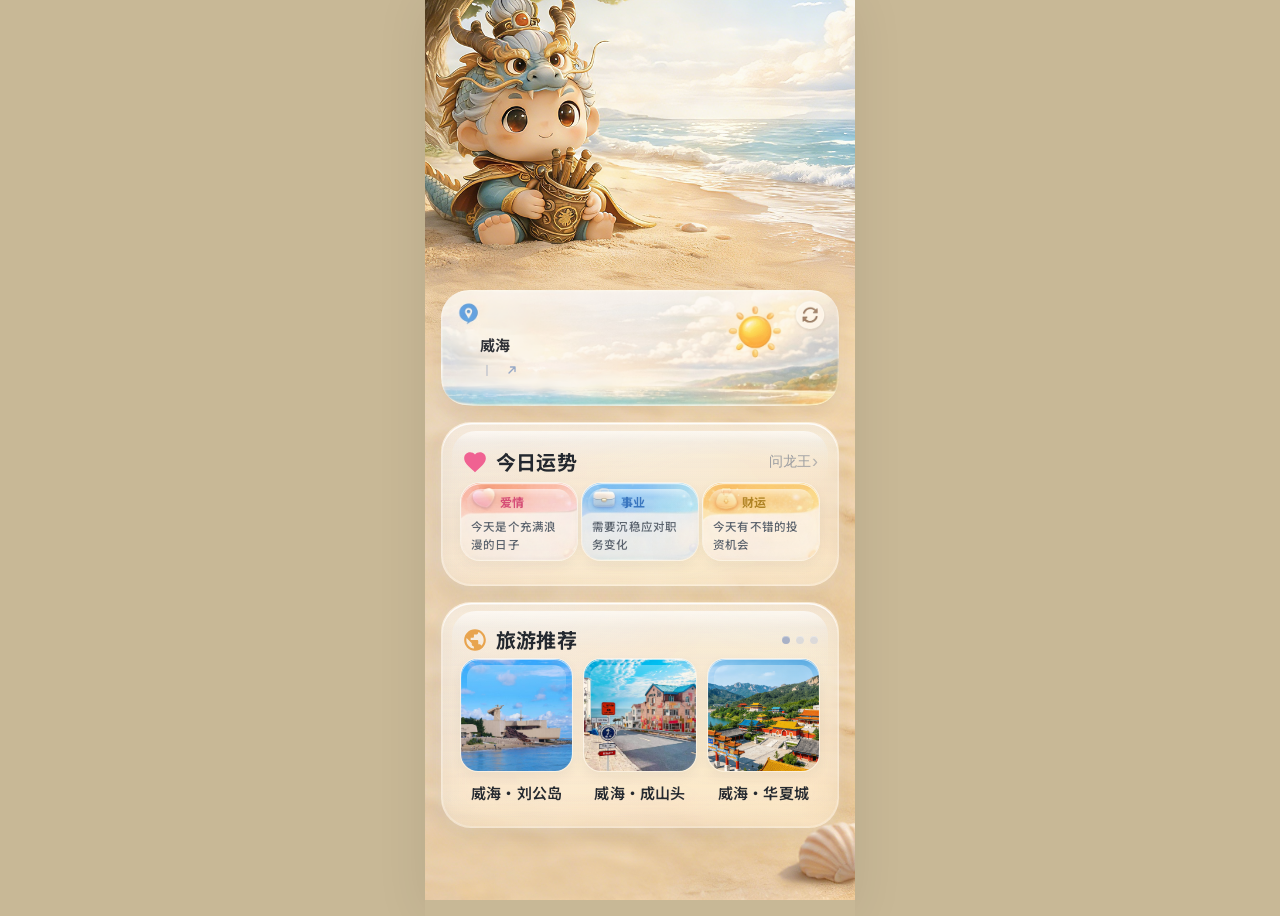
==== index.html @ 9bb78cb5 "first commit" ====
<!DOCTYPE html>
<html lang="zh-CN">

<head>
  <meta charset="UTF-8" />
  <meta name="viewport" content="width=device-width,initial-scale=1,maximum-scale=1,user-scalable=no" />
  <title>龙宝宝生活助手</title>
  <style>
    @import url('https://fonts.googleapis.com/css2?family=Noto+Sans+SC:wght@300;400;500;600;700&display=swap');

    :root {
      --page-max: 430px;
      --glass-radius: 30px;
      --mini-radius: 20px;
    }

    * {
      margin: 0;
      padding: 0;
      box-sizing: border-box;
      -webkit-tap-highlight-color: transparent;
    }

    html,
    body {
      min-height: 100%;
      height: 100%;
    }

    body {
      font-family: 'Noto Sans SC', -apple-system, BlinkMacSystemFont, "PingFang SC", "Hiragino Sans GB", "Microsoft YaHei", sans-serif;
      background: #c8b896;
      overflow-x: hidden;
      -webkit-font-smoothing: antialiased;
      text-rendering: optimizeLegibility;
    }

    .page {
      position: relative;
      max-width: var(--page-max);
      min-height: 100vh;
      min-height: 100dvh;
      margin: 0 auto;
      overflow: hidden;
    }

    /* ========== 全屏背景 — 自适应铺满 ========== */
    .page-bg {
      position: fixed;
      top: 0;
      left: 50%;
      transform: translateX(-50%);
      width: 100%;
      max-width: var(--page-max);
      /* 撑满整个视口高度，包含动态工具栏 */
      height: 100vh;
      height: 100dvh;
      z-index: 0;
      pointer-events: none;
    }

    .page-bg img {
      width: 100%;
      height: 100%;
      /* cover 保证任何尺寸都铺满，不留白边 */
      object-fit: cover;
      /* 顶部对齐，角色头部不被裁切 */
      object-position: top center;
      /* 轻微降饱和避免与玻璃卡片叠色 */
      filter: saturate(0.90) brightness(1.02) contrast(0.98);
      /* 禁止图片被选中/拖拽 */
      user-select: none;
      -webkit-user-drag: none;
      display: block;
    }

    .content {
      position: relative;
      z-index: 2;
      padding-bottom: 42px;
    }

    .top-spacer {
      height: 56vw;
      max-height: 290px;
    }

    /* ========== 天气卡片 ========== */
    .weather-card {
      position: relative;
      margin: 0 16px 16px;
      border-radius: 28px;
      overflow: hidden;
      box-shadow:
        0 8px 22px rgba(34, 44, 62, 0.08),
        inset 0 1px 0 rgba(255, 255, 255, 0.24);
    }

    .weather-card .card-bg {
      position: relative;
    }

    .weather-card .card-bg img {
      width: 100%;
      height: auto;
      display: block;
      object-fit: contain;
    }

    .weather-body {
      position: absolute;
      left: 0;
      right: 0;
      bottom: 0;
      z-index: 3;
      padding: 12px 24px 22px;
    }

    .w-loc {
      display: flex;
      align-items: center;
      margin-left: 15px;
      transform: translateY(-6px);
    }

    .w-loc .city {
      font-size: 15px;
      font-weight: 700;
      color: rgba(20, 24, 32, 0.88);
      letter-spacing: .3px;
    }

    .w-temp {
      font-size: 30px;
      font-weight: 300;
      line-height: 1.05;
      letter-spacing: -0.6px;
      color: rgba(16, 20, 28, 0.94);
      margin: 0 0 6px;
      margin-left: 8px;
      transform: translateY(-6px);
    }

    .w-detail {
      display: flex;
      align-items: center;
      font-size: 12px;
      color: rgba(74, 84, 98, 0.82);
      margin-left: 8px;
      transform: translateY(-6px);
    }

    .w-detail .sep {
      margin: 0 8px;
      color: rgba(166, 176, 194, 0.92);
    }

    .w-detail .trend {
      margin-left: 5px;
      display: inline-flex;
      align-items: center;
    }

    .w-detail .trend svg {
      width: 12px;
      height: 12px;
    }

    /* ========== 极冷白 Liquid Glass 主卡片 ========== */
    .g-card {
      position: relative;
      margin: 0 16px 16px;
      padding: 22px 18px 24px;
      border-radius: var(--glass-radius);
      overflow: hidden;
      isolation: isolate;

      background:
        linear-gradient(180deg,
          rgba(255, 255, 255, 0.18) 0%,
          rgba(234, 242, 255, 0.16) 40%,
          rgba(240, 247, 255, 0.13) 100%);

      -webkit-backdrop-filter:
        blur(16px) saturate(102%) brightness(1.07) contrast(1.02);
      backdrop-filter:
        blur(16px) saturate(102%) brightness(1.07) contrast(1.02);

      border: 1px solid rgba(255, 255, 255, 0.38);

      box-shadow:
        0 10px 22px rgba(34, 46, 66, 0.08),
        0 2px 8px rgba(255, 255, 255, 0.18),
        inset 0 1px 0 rgba(255, 255, 255, 0.62),
        inset 0 -1px 0 rgba(255, 255, 255, 0.08);
    }

    .g-card::before {
      content: "";
      position: absolute;
      inset: 0;
      border-radius: var(--glass-radius);
      pointer-events: none;
      z-index: 0;
      background:
        linear-gradient(180deg,
          rgba(210, 226, 255, 0.16) 0%,
          rgba(220, 234, 255, 0.12) 45%,
          rgba(235, 244, 255, 0.05) 100%);
    }

    .g-card> :not(.lg-base):not(.lg-specular):not(.lg-caustic):not(.lg-edge):not(.lg-rim) {
      position: relative;
      z-index: 6;
    }

    .lg-base {
      position: absolute;
      inset: 0;
      border-radius: var(--glass-radius);
      z-index: 1;
      pointer-events: none;
      background:
        radial-gradient(120% 90% at 0% 0%, rgba(255, 255, 255, 0.18) 0%, rgba(234, 242, 255, 0.10) 30%, transparent 58%),
        radial-gradient(80% 60% at 100% 0%, rgba(220, 232, 255, 0.12) 0%, transparent 48%),
        linear-gradient(180deg, rgba(255, 255, 255, 0.10), rgba(234, 242, 255, 0.04));
      mix-blend-mode: screen;
      opacity: .98;
    }

    .lg-specular {
      position: absolute;
      left: 10px;
      right: 10px;
      top: 8px;
      height: 36%;
      border-radius: 24px;
      z-index: 2;
      pointer-events: none;
      background:
        linear-gradient(180deg,
          rgba(255, 255, 255, 0.72) 0%,
          rgba(236, 244, 255, 0.30) 20%,
          rgba(236, 244, 255, 0.09) 46%,
          rgba(255, 255, 255, 0) 100%);
      opacity: .92;
    }

    .lg-caustic {
      position: absolute;
      left: -10%;
      right: -10%;
      bottom: -10px;
      height: 28%;
      z-index: 3;
      border-radius: 50%;
      pointer-events: none;
      background:
        radial-gradient(56% 100% at 16% 18%, rgba(255, 255, 255, 0.18) 0%, rgba(230, 240, 255, 0.08) 34%, transparent 66%),
        radial-gradient(42% 90% at 52% 30%, rgba(224, 236, 255, 0.12) 0%, rgba(232, 242, 255, 0.05) 36%, transparent 64%),
        radial-gradient(32% 70% at 84% 18%, rgba(255, 255, 255, 0.10) 0%, rgba(232, 242, 255, 0.04) 36%, transparent 64%);
      filter: blur(10px);
      opacity: .42;
      mix-blend-mode: screen;
    }

    .lg-edge {
      position: absolute;
      inset: 0;
      border-radius: var(--glass-radius);
      z-index: 4;
      pointer-events: none;
      box-shadow:
        inset 0 1.5px 0 rgba(255, 255, 255, 0.76),
        inset 1px 0 0 rgba(255, 255, 255, 0.16),
        inset -1px 0 0 rgba(255, 255, 255, 0.10),
        inset 0 -1px 0 rgba(255, 255, 255, 0.08),
        inset 0 0 0 1px rgba(255, 255, 255, 0.08);
    }

    .lg-rim {
      position: absolute;
      inset: 0;
      border-radius: var(--glass-radius);
      z-index: 5;
      pointer-events: none;
      box-shadow:
        0 0 0 1px rgba(255, 255, 255, 0.06),
        0 1px 0 rgba(255, 255, 255, 0.14);
    }

    /* ========== 标题区 ========== */
    .card-hd {
      display: flex;
      justify-content: space-between;
      align-items: center;
      margin-bottom: 4px;
      padding: 0 2px;
    }

    .card-hd-title {
      display: flex;
      align-items: center;
      gap: 8px;
      font-size: 20px;
      font-weight: 700;
      color: rgba(22, 28, 36, 0.94);
      letter-spacing: .2px;
    }

    .card-hd-title .ico {
      width: 26px;
      height: 26px;
      display: flex;
      align-items: center;
      justify-content: center;
    }

    .card-hd-title .ico svg {
      width: 100%;
      height: 100%;
    }

    .card-more {
      border: none;
      background: none;
      cursor: pointer;
      padding: 6px 0;
      display: flex;
      align-items: center;
      gap: 1px;
      font-size: 14px;
      font-weight: 500;
      color: rgba(88, 102, 126, 0.58);
    }

    .card-more .arr {
      font-size: 18px;
      color: rgba(88, 102, 126, 0.42);
    }

    /* ========== 运势三列 ========== */
    .fortune-grid {
      display: flex;
      gap: 3px;
    }

    .fortune-col {
      position: relative;
      flex: 1;
      min-width: 0;
      border-radius: var(--mini-radius);
      overflow: hidden;
      isolation: isolate;
      background:
        linear-gradient(180deg, rgba(255, 255, 255, 0.18), rgba(236, 243, 255, 0.10));
      -webkit-backdrop-filter: blur(12px) saturate(105%) brightness(1.04);
      backdrop-filter: blur(12px) saturate(105%) brightness(1.04);
      border: 1px solid rgba(255, 255, 255, 0.28);
      box-shadow:
        0 5px 12px rgba(36, 46, 66, 0.06),
        inset 0 1px 0 rgba(255, 255, 255, 0.48),
        inset 0 -1px 0 rgba(255, 255, 255, 0.08);
    }

    .fortune-col::before {
      content: "";
      position: absolute;
      left: 6px;
      right: 6px;
      top: 6px;
      height: 36%;
      border-radius: 14px;
      pointer-events: none;
      z-index: 2;
      background:
        linear-gradient(180deg,
          rgba(255, 255, 255, 0.56) 0%,
          rgba(236, 244, 255, 0.18) 32%,
          rgba(255, 255, 255, 0) 100%);
    }

    .fortune-col::after {
      content: "";
      position: absolute;
      inset: 0;
      border-radius: var(--mini-radius);
      pointer-events: none;
      z-index: 3;
      box-shadow:
        inset 0 1.2px 0 rgba(255, 255, 255, 0.68),
        inset 1px 0 0 rgba(255, 255, 255, 0.10),
        inset -1px 0 0 rgba(255, 255, 255, 0.08),
        inset 0 -1px 0 rgba(255, 255, 255, 0.06);
    }

    .fortune-col .fc-bg-img {
      width: 100%;
      display: block;
      border-radius: var(--mini-radius);
      position: relative;
      z-index: 1;
      opacity: .92;
      transform: scale(1.10);
      transform-origin: center center;
    }

    .fortune-col .fc-content {
      position: absolute;
      left: 0;
      right: 0;
      bottom: 0;
      z-index: 4;
      padding: 0 10px 12px;
      height: 58%;
      display: flex;
      flex-direction: column;
      justify-content: flex-start;
    }

    .f-tag {
      display: inline-flex;
      align-items: center;
      padding: 4px 9px;
      border-radius: 16px;
      font-size: 12px;
      font-weight: 700;
      white-space: nowrap;
      align-self: flex-start;
      margin-bottom: 6px;
      transform: translate(20px, -27px);
      background: none !important;
    }

    .fortune-col.love .f-tag {
      color: #d64f77;
    }

    .fortune-col.career .f-tag {
      color: #3976bf;
    }

    .fortune-col.wealth .f-tag {
      color: #b08425;
    }

    .f-desc {
      font-size: 11.5px;
      color: rgba(82, 90, 102, 0.94);
      line-height: 1.6;
      letter-spacing: 0.2px;
      font-weight: 500;
      transform: translate(0, -30px);
    }

    /* ========== 旅游推荐 ========== */
    .dots {
      display: flex;
      gap: 6px;
      align-items: center;
    }

    .dots i {
      display: block;
      width: 8px;
      height: 8px;
      border-radius: 50%;
      background: rgba(178, 192, 220, 0.38);
      font-style: normal;
      box-shadow: inset 0 1px 0 rgba(255, 255, 255, 0.35);
    }

    .dots i:first-child {
      background: rgba(132, 150, 190, 0.68);
    }

    .travel-grid {
      display: flex;
      gap: 10px;
    }

    .travel-col {
      flex: 1;
      min-width: 0;
      cursor: pointer;
    }

    .travel-col:active {
      transform: scale(.98);
      transition: transform .15s;
    }

    .travel-thumb {
      position: relative;
      width: 100%;
      aspect-ratio: 1/1;
      border-radius: 18px;
      overflow: hidden;
      margin-bottom: 10px;
      background: rgba(255, 255, 255, 0.12);
      -webkit-backdrop-filter: blur(10px) saturate(105%);
      backdrop-filter: blur(10px) saturate(105%);
      border: 1px solid rgba(255, 255, 255, 0.26);
      box-shadow:
        0 5px 12px rgba(36, 46, 66, 0.06),
        inset 0 1px 0 rgba(255, 255, 255, 0.48);
    }

    .travel-thumb::before {
      content: "";
      position: absolute;
      left: 6px;
      right: 6px;
      top: 6px;
      height: 28%;
      border-radius: 12px;
      pointer-events: none;
      background:
        linear-gradient(180deg, rgba(255, 255, 255, 0.34), rgba(236, 244, 255, 0));
      z-index: 2;
    }

    .travel-thumb::after {
      content: "";
      position: absolute;
      inset: 0;
      border-radius: 18px;
      pointer-events: none;
      box-shadow:
        inset 0 1px 0 rgba(255, 255, 255, 0.64),
        inset 1px 0 0 rgba(255, 255, 255, 0.08),
        inset -1px 0 0 rgba(255, 255, 255, 0.06);
      z-index: 3;
    }

    .travel-thumb img {
      width: 100%;
      height: 100%;
      object-fit: cover;
      display: block;
    }

    .travel-name {
      font-size: 15px;
      font-weight: 600;
      color: rgba(24, 30, 38, 0.94);
      text-align: center;
      letter-spacing: .2px;
    }

    /* ========== 响应式 ========== */
    @media (min-width:431px) {
      .page {
        box-shadow: 0 0 50px rgba(0, 0, 0, 0.08);
      }
    }

    @media (max-width:374px) {
      .top-spacer {
        height: 52vw
      }

      .w-temp {
        font-size: 26px
      }

      .g-card {
        padding: 18px 14px 20px;
        margin: 0 12px 12px
      }

      .weather-card {
        margin: 0 12px 12px
      }

      .f-tag {
        font-size: 10.5px !important;
        padding: 3px 7px !important
      }

      .f-desc {
        font-size: 10.5px
      }

      .travel-name {
        font-size: 13px
      }

      .card-hd-title {
        font-size: 18px
      }
    }
  </style>
</head>

<body>

  <div class="page">

    <div class="page-bg">
      <img src="assets/bg-full.jpg" alt="背景">
    </div>

    <div class="content">
      <div class="top-spacer"></div>

      <!-- 天气卡片 -->
      <div class="weather-card">
        <div class="card-bg">
          <img src="assets/weather-bg.png" alt="">
        </div>
        <div class="weather-body">
          <div class="w-loc">
            <span class="city">威海</span>
          </div>
          <div class="w-temp" id="temperature"></div>
          <div class="w-detail">
            <span id="windDirection"></span>
            <span class="sep">丨</span>
            <span id="humidity"></span>
            <span class="trend">
              <svg viewBox="0 0 16 16" fill="none">
                <path d="M4 12L12 4M12 4H6M12 4V10" stroke="#96a8c6" stroke-width="1.8" stroke-linecap="round"
                  stroke-linejoin="round" />
              </svg>
            </span>
          </div>
        </div>
      </div>

      <!-- 今日运势 -->
      <div class="g-card">
        <span class="lg-base"></span>
        <span class="lg-specular"></span>
        <span class="lg-caustic"></span>
        <span class="lg-edge"></span>
        <span class="lg-rim"></span>

        <div class="card-hd">
          <div class="card-hd-title">
            <span class="ico">
              <svg viewBox="0 0 24 24" width="24" height="24">
                <path d="M12 21.35l-1.45-1.32C5.4 15.36 2 12.28 2 8.5
                       2 5.42 4.42 3 7.5 3c1.74 0 3.41.81 4.5 2.09
                       C13.09 3.81 14.76 3 16.5 3 19.58 3 22 5.42 22 8.5
                       c0 3.78-3.4 6.86-8.55 11.54L12 21.35z" fill="#F06292" />
              </svg>
            </span>
            <span>今日运势</span>
          </div>
          <button class="card-more" onclick="location.href='wenqian.html'">问龙王<span class="arr">›</span></button>
        </div>

        <div class="fortune-grid">
          <div class="fortune-col love">
            <img class="fc-bg-img" src="assets/fortune-love-bg.png" alt="">
            <div class="fc-content">
              <div class="f-tag">爱情</div>
              <div class="f-desc">今天是个充满浪漫的日子</div>
            </div>
          </div>

          <div class="fortune-col career">
            <img class="fc-bg-img" src="assets/fortune-career-bg.png" alt="">
            <div class="fc-content">
              <div class="f-tag">事业</div>
              <div class="f-desc">需要沉稳应对职务变化</div>
            </div>
          </div>

          <div class="fortune-col wealth">
            <img class="fc-bg-img" src="assets/fortune-wealth-bg.png" alt="">
            <div class="fc-content">
              <div class="f-tag">财运</div>
              <div class="f-desc">今天有不错的投资机会</div>
            </div>
          </div>
        </div>
      </div>

      <!-- 旅游推荐 — 威海本地景点 -->
      <div class="g-card">
        <span class="lg-base"></span>
        <span class="lg-specular"></span>
        <span class="lg-caustic"></span>
        <span class="lg-edge"></span>
        <span class="lg-rim"></span>

        <div class="card-hd">
          <div class="card-hd-title">
            <span class="ico">
              <svg viewBox="0 0 24 24" width="24" height="24">
                <path d="M12 2C6.48 2 2 6.48 2 12s4.48 10 10 10
                       10-4.48 10-10S17.52 2 12 2zm-1 17.93
                       c-3.95-.49-7-3.85-7-7.93 0-.62.08-1.21.21-1.79
                       L9 15v1c0 1.1.9 2 2 2v1.93zm6.9-2.54
                       c-.26-.81-1-1.39-1.9-1.39h-1v-3c0-.55-.45-1-1-1
                       H8v-2h2c.55 0 1-.45 1-1V7h2c1.1 0 2-.9 2-2v-.41
                       c2.93 1.19 5 4.06 5 7.41 0 2.08-.8 3.97-2.1 5.39z" fill="#E8A44E" />
              </svg>
            </span>
            <span>旅游推荐</span>
          </div>
          <div class="dots"><i></i><i></i><i></i></div>
        </div>

        <div class="travel-grid">

          <!-- 威海·刘公岛 -->
          <div class="travel-col">
            <div class="travel-thumb">
              <img src="assets/img-beijing.png" alt="刘公岛">
            </div>
            <div class="travel-name">威海·刘公岛</div>
          </div>

          <!-- 威海·成山头 -->
          <div class="travel-col">
            <div class="travel-thumb">
              <img src="assets/img-shanghai.png" alt="成山头">
            </div>
            <div class="travel-name">威海·成山头</div>
          </div>

          <!-- 威海·华夏城 -->
          <div class="travel-col">
            <div class="travel-thumb">
              <img src="assets/img-xian.png" alt="华夏城">
            </div>
            <div class="travel-name">威海·华夏城</div>
          </div>

        </div>
      </div>

      <div style="height:30px"></div>
    </div>
  </div>
</body>
<script type="text/javascript">
  window._AMapSecurityConfig = {
    securityJsCode: "a1e45b3fe32357e83c1d049d7a59bc6a",
  };
</script>
<script type="text/javascript" src="https://webapi.amap.com/maps?v=2.0&key=344345526ae85041418d2af9dd558b5f"></script>
<script type="text/javascript">
  //加载天气查询插件
  AMap.plugin('AMap.Weather', function () {
    //创建天气查询实例
    var weather = new AMap.Weather();

    //执行实时天气信息查询
    weather.getLive('威海市', function (err, data) {
      if (!err) {
        document.getElementById("temperature").innerText = data.temperature + "°C";
        document.getElementById("windDirection").innerText = data.windDirection + "风" + data.windPower + "级";
        document.getElementById("humidity").innerText = "湿度 " + data.humidity;
        console.log(err, data);
      }
    });
  });
</script>

</html>
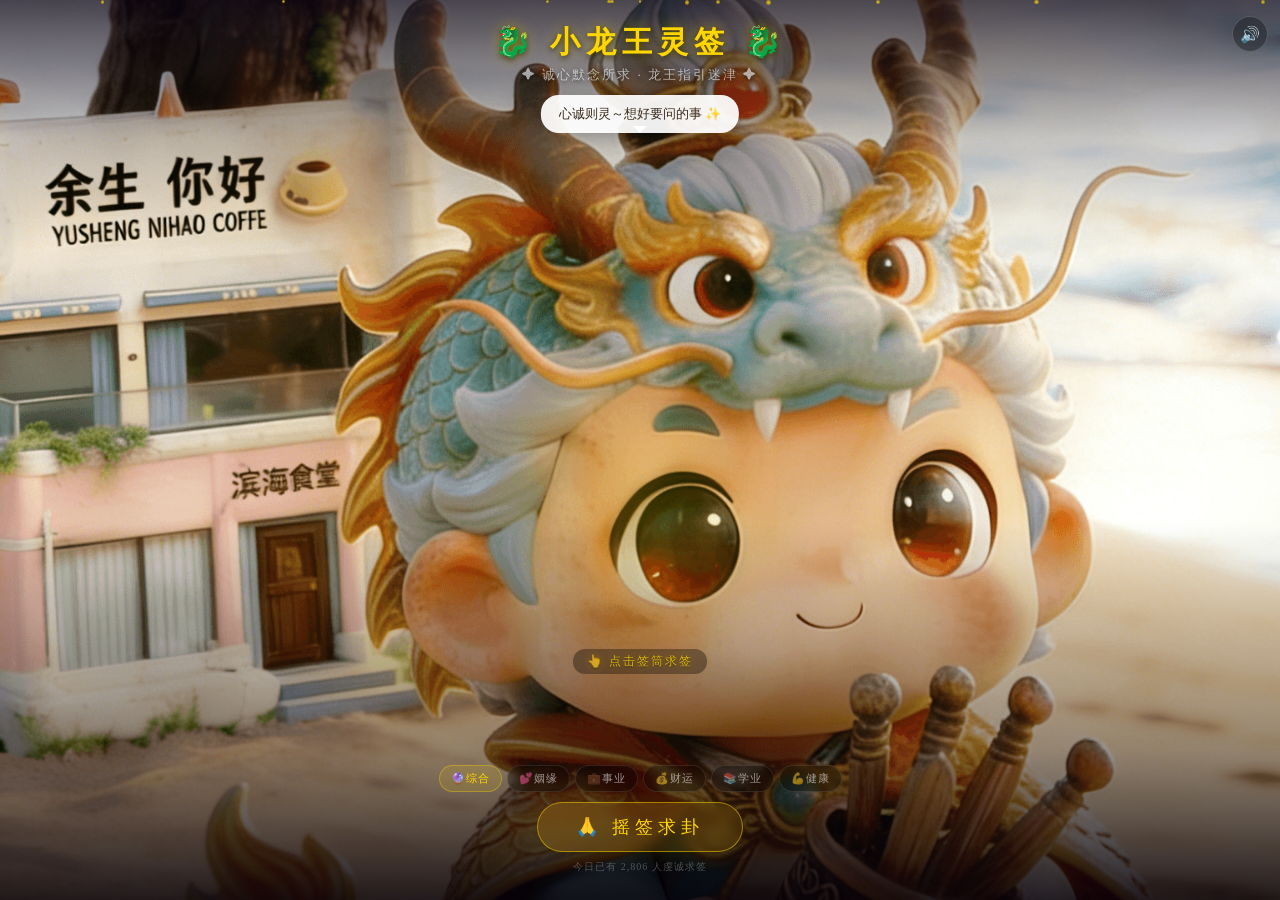
==== commit bb4718ce: "修改页面名称" ====
--- a/index.html
+++ b/index.html
@@ -2,592 +2,1064 @@
 <html lang="zh-CN">
 
 <head>
-  <meta charset="UTF-8" />
-  <meta name="viewport" content="width=device-width,initial-scale=1,maximum-scale=1,user-scalable=no" />
-  <title>龙宝宝生活助手</title>
+  <meta charset="UTF-8">
+  <meta name="viewport" content="width=device-width,initial-scale=1,maximum-scale=1,user-scalable=no">
+  <title>小龙王灵签</title>
   <style>
-    @import url('https://fonts.googleapis.com/css2?family=Noto+Sans+SC:wght@300;400;500;600;700&display=swap');
-
-    :root {
-      --page-max: 430px;
-      --glass-radius: 30px;
-      --mini-radius: 20px;
-    }
-
     * {
       margin: 0;
       padding: 0;
       box-sizing: border-box;
-      -webkit-tap-highlight-color: transparent;
+      -webkit-tap-highlight-color: transparent
     }
 
     html,
     body {
-      min-height: 100%;
+      width: 100%;
       height: 100%;
-    }
-
-    body {
-      font-family: 'Noto Sans SC', -apple-system, BlinkMacSystemFont, "PingFang SC", "Hiragino Sans GB", "Microsoft YaHei", sans-serif;
-      background: #c8b896;
-      overflow-x: hidden;
-      -webkit-font-smoothing: antialiased;
-      text-rendering: optimizeLegibility;
-    }
-
-    .page {
-      position: relative;
-      max-width: var(--page-max);
-      min-height: 100vh;
-      min-height: 100dvh;
-      margin: 0 auto;
       overflow: hidden;
-    }
-
-    /* ========== 全屏背景 — 自适应铺满 ========== */
-    .page-bg {
+      font-family: 'Noto Serif SC', 'STKaiti', 'KaiTi', 'SimSun', serif;
+      user-select: none;
+      -webkit-user-select: none
+    }
+
+    /* ========== 背景 ========== */
+    .bg {
+      position: fixed;
+      inset: 0;
+      z-index: 0
+    }
+
+    .bg-img {
+      position: absolute;
+      inset: 0;
+      background: url('bg.jpg') center center/cover no-repeat
+    }
+
+    .bg-top {
+      position: absolute;
+      top: 0;
+      left: 0;
+      width: 100%;
+      height: 28%;
+      background: linear-gradient(180deg, rgba(8, 2, 18, .72) 0%, rgba(8, 2, 18, .2) 55%, transparent 100%);
+      z-index: 1
+    }
+
+    .bg-bot {
+      position: absolute;
+      bottom: 0;
+      left: 0;
+      width: 100%;
+      height: 42%;
+      background: linear-gradient(0deg, rgba(5, 0, 8, .88) 0%, rgba(5, 0, 8, .4) 40%, transparent 100%);
+      z-index: 1
+    }
+
+    .bg-glow {
+      position: absolute;
+      inset: 0;
+      z-index: 2;
+      pointer-events: none;
+      background: radial-gradient(ellipse at 55% 35%, rgba(255, 210, 80, .06) 0%, transparent 55%);
+      animation: bgG 5s ease-in-out infinite alternate
+    }
+
+    @keyframes bgG {
+      0% {
+        opacity: .4
+      }
+
+      100% {
+        opacity: 1
+      }
+    }
+
+    .gold-box {
+      position: absolute;
+      inset: 0;
+      z-index: 3;
+      pointer-events: none;
+      overflow: hidden
+    }
+
+    .gp {
+      position: absolute;
+      border-radius: 50%;
+      background: radial-gradient(circle, rgba(255, 215, 0, .85), rgba(255, 180, 0, .2));
+      animation: gpUp linear infinite
+    }
+
+    @keyframes gpUp {
+      0% {
+        transform: translateY(100vh) scale(0);
+        opacity: 0
+      }
+
+      12% {
+        opacity: .7
+      }
+
+      88% {
+        opacity: .7
+      }
+
+      100% {
+        transform: translateY(-12vh) scale(1);
+        opacity: 0
+      }
+    }
+
+    /* ========== 标题 ========== */
+    .header {
       position: fixed;
       top: 0;
-      left: 50%;
-      transform: translateX(-50%);
+      left: 0;
       width: 100%;
-      max-width: var(--page-max);
-      /* 撑满整个视口高度，包含动态工具栏 */
-      height: 100vh;
-      height: 100dvh;
-      z-index: 0;
-      pointer-events: none;
-    }
-
-    .page-bg img {
-      width: 100%;
-      height: 100%;
-      /* cover 保证任何尺寸都铺满，不留白边 */
-      object-fit: cover;
-      /* 顶部对齐，角色头部不被裁切 */
-      object-position: top center;
-      /* 轻微降饱和避免与玻璃卡片叠色 */
-      filter: saturate(0.90) brightness(1.02) contrast(0.98);
-      /* 禁止图片被选中/拖拽 */
-      user-select: none;
-      -webkit-user-drag: none;
-      display: block;
-    }
-
-    .content {
-      position: relative;
-      z-index: 2;
-      padding-bottom: 42px;
-    }
-
-    .top-spacer {
-      height: 56vw;
-      max-height: 290px;
-    }
-
-    /* ========== 天气卡片 ========== */
-    .weather-card {
-      position: relative;
-      margin: 0 16px 16px;
-      border-radius: 28px;
-      overflow: hidden;
-      box-shadow:
-        0 8px 22px rgba(34, 44, 62, 0.08),
-        inset 0 1px 0 rgba(255, 255, 255, 0.24);
-    }
-
-    .weather-card .card-bg {
-      position: relative;
-    }
-
-    .weather-card .card-bg img {
-      width: 100%;
-      height: auto;
-      display: block;
-      object-fit: contain;
-    }
-
-    .weather-body {
-      position: absolute;
-      left: 0;
-      right: 0;
-      bottom: 0;
-      z-index: 3;
-      padding: 12px 24px 22px;
-    }
-
-    .w-loc {
-      display: flex;
-      align-items: center;
-      margin-left: 15px;
-      transform: translateY(-6px);
-    }
-
-    .w-loc .city {
-      font-size: 15px;
-      font-weight: 700;
-      color: rgba(20, 24, 32, 0.88);
-      letter-spacing: .3px;
-    }
-
-    .w-temp {
-      font-size: 30px;
-      font-weight: 300;
-      line-height: 1.05;
-      letter-spacing: -0.6px;
-      color: rgba(16, 20, 28, 0.94);
-      margin: 0 0 6px;
-      margin-left: 8px;
-      transform: translateY(-6px);
-    }
-
-    .w-detail {
-      display: flex;
-      align-items: center;
-      font-size: 12px;
-      color: rgba(74, 84, 98, 0.82);
-      margin-left: 8px;
-      transform: translateY(-6px);
-    }
-
-    .w-detail .sep {
-      margin: 0 8px;
-      color: rgba(166, 176, 194, 0.92);
-    }
-
-    .w-detail .trend {
-      margin-left: 5px;
-      display: inline-flex;
-      align-items: center;
-    }
-
-    .w-detail .trend svg {
-      width: 12px;
-      height: 12px;
-    }
-
-    /* ========== 极冷白 Liquid Glass 主卡片 ========== */
-    .g-card {
-      position: relative;
-      margin: 0 16px 16px;
-      padding: 22px 18px 24px;
-      border-radius: var(--glass-radius);
-      overflow: hidden;
-      isolation: isolate;
-
-      background:
-        linear-gradient(180deg,
-          rgba(255, 255, 255, 0.18) 0%,
-          rgba(234, 242, 255, 0.16) 40%,
-          rgba(240, 247, 255, 0.13) 100%);
-
-      -webkit-backdrop-filter:
-        blur(16px) saturate(102%) brightness(1.07) contrast(1.02);
-      backdrop-filter:
-        blur(16px) saturate(102%) brightness(1.07) contrast(1.02);
-
-      border: 1px solid rgba(255, 255, 255, 0.38);
-
-      box-shadow:
-        0 10px 22px rgba(34, 46, 66, 0.08),
-        0 2px 8px rgba(255, 255, 255, 0.18),
-        inset 0 1px 0 rgba(255, 255, 255, 0.62),
-        inset 0 -1px 0 rgba(255, 255, 255, 0.08);
-    }
-
-    .g-card::before {
-      content: "";
-      position: absolute;
-      inset: 0;
-      border-radius: var(--glass-radius);
-      pointer-events: none;
-      z-index: 0;
-      background:
-        linear-gradient(180deg,
-          rgba(210, 226, 255, 0.16) 0%,
-          rgba(220, 234, 255, 0.12) 45%,
-          rgba(235, 244, 255, 0.05) 100%);
-    }
-
-    .g-card> :not(.lg-base):not(.lg-specular):not(.lg-caustic):not(.lg-edge):not(.lg-rim) {
-      position: relative;
-      z-index: 6;
-    }
-
-    .lg-base {
-      position: absolute;
-      inset: 0;
-      border-radius: var(--glass-radius);
-      z-index: 1;
-      pointer-events: none;
-      background:
-        radial-gradient(120% 90% at 0% 0%, rgba(255, 255, 255, 0.18) 0%, rgba(234, 242, 255, 0.10) 30%, transparent 58%),
-        radial-gradient(80% 60% at 100% 0%, rgba(220, 232, 255, 0.12) 0%, transparent 48%),
-        linear-gradient(180deg, rgba(255, 255, 255, 0.10), rgba(234, 242, 255, 0.04));
-      mix-blend-mode: screen;
-      opacity: .98;
-    }
-
-    .lg-specular {
-      position: absolute;
-      left: 10px;
-      right: 10px;
-      top: 8px;
-      height: 36%;
-      border-radius: 24px;
-      z-index: 2;
-      pointer-events: none;
-      background:
-        linear-gradient(180deg,
-          rgba(255, 255, 255, 0.72) 0%,
-          rgba(236, 244, 255, 0.30) 20%,
-          rgba(236, 244, 255, 0.09) 46%,
-          rgba(255, 255, 255, 0) 100%);
-      opacity: .92;
-    }
-
-    .lg-caustic {
-      position: absolute;
-      left: -10%;
-      right: -10%;
-      bottom: -10px;
-      height: 28%;
-      z-index: 3;
+      z-index: 20;
+      padding: clamp(14px, 3.5vw, 22px) 0 10px;
+      text-align: center
+    }
+
+    .h1 {
+      font-size: clamp(22px, 6.5vw, 30px);
+      color: #ffd700;
+      letter-spacing: 6px;
+      font-weight: bold;
+      text-shadow: 0 0 14px rgba(255, 215, 0, .5), 0 2px 6px rgba(0, 0, 0, .8)
+    }
+
+    .h2 {
+      font-size: clamp(10px, 2.8vw, 13px);
+      color: rgba(255, 255, 255, .62);
+      margin-top: 3px;
+      letter-spacing: 2px;
+      text-shadow: 0 1px 4px rgba(0, 0, 0, .6)
+    }
+
+    /* ========== 音效 ========== */
+    .snd {
+      position: fixed;
+      top: 16px;
+      right: 12px;
+      z-index: 25;
+      width: 36px;
+      height: 36px;
       border-radius: 50%;
-      pointer-events: none;
-      background:
-        radial-gradient(56% 100% at 16% 18%, rgba(255, 255, 255, 0.18) 0%, rgba(230, 240, 255, 0.08) 34%, transparent 66%),
-        radial-gradient(42% 90% at 52% 30%, rgba(224, 236, 255, 0.12) 0%, rgba(232, 242, 255, 0.05) 36%, transparent 64%),
-        radial-gradient(32% 70% at 84% 18%, rgba(255, 255, 255, 0.10) 0%, rgba(232, 242, 255, 0.04) 36%, transparent 64%);
-      filter: blur(10px);
-      opacity: .42;
-      mix-blend-mode: screen;
-    }
-
-    .lg-edge {
-      position: absolute;
-      inset: 0;
-      border-radius: var(--glass-radius);
-      z-index: 4;
-      pointer-events: none;
-      box-shadow:
-        inset 0 1.5px 0 rgba(255, 255, 255, 0.76),
-        inset 1px 0 0 rgba(255, 255, 255, 0.16),
-        inset -1px 0 0 rgba(255, 255, 255, 0.10),
-        inset 0 -1px 0 rgba(255, 255, 255, 0.08),
-        inset 0 0 0 1px rgba(255, 255, 255, 0.08);
-    }
-
-    .lg-rim {
-      position: absolute;
-      inset: 0;
-      border-radius: var(--glass-radius);
-      z-index: 5;
-      pointer-events: none;
-      box-shadow:
-        0 0 0 1px rgba(255, 255, 255, 0.06),
-        0 1px 0 rgba(255, 255, 255, 0.14);
-    }
-
-    /* ========== 标题区 ========== */
-    .card-hd {
-      display: flex;
-      justify-content: space-between;
-      align-items: center;
-      margin-bottom: 4px;
-      padding: 0 2px;
-    }
-
-    .card-hd-title {
-      display: flex;
-      align-items: center;
-      gap: 8px;
-      font-size: 20px;
-      font-weight: 700;
-      color: rgba(22, 28, 36, 0.94);
-      letter-spacing: .2px;
-    }
-
-    .card-hd-title .ico {
-      width: 26px;
-      height: 26px;
+      background: rgba(0, 0, 0, .3);
+      border: 1px solid rgba(255, 255, 255, .18);
+      color: #fff;
+      font-size: 16px;
+      cursor: pointer;
       display: flex;
       align-items: center;
       justify-content: center;
-    }
-
-    .card-hd-title .ico svg {
-      width: 100%;
-      height: 100%;
-    }
-
-    .card-more {
-      border: none;
-      background: none;
+      backdrop-filter: blur(6px)
+    }
+
+    .snd:active {
+      transform: scale(.88)
+    }
+
+    /* ========== 气泡 ========== */
+    .bub {
+      position: fixed;
+      z-index: 18;
+      left: 50%;
+      top: clamp(62px, 16%, 95px);
+      transform: translateX(-50%) translateY(8px);
+      padding: 9px 18px;
+      background: rgba(255, 255, 255, .93);
+      border-radius: 18px;
+      color: #3a2a1a;
+      font-size: 13px;
+      text-align: center;
+      line-height: 1.5;
+      box-shadow: 0 4px 20px rgba(0, 0, 0, .22);
+      max-width: 82vw;
+      white-space: nowrap;
+      opacity: 0;
+      transition: all .5s ease;
+      pointer-events: none
+    }
+
+    .bub::after {
+      content: '';
+      position: absolute;
+      bottom: -7px;
+      left: 50%;
+      transform: translateX(-50%);
+      border: 7px solid transparent;
+      border-top-color: rgba(255, 255, 255, .93)
+    }
+
+    .bub.show {
+      opacity: 1;
+      transform: translateX(-50%) translateY(0)
+    }
+
+    /* ========== 签筒热区 ========== */
+    .hotspot {
+      position: fixed;
+      z-index: 12;
       cursor: pointer;
-      padding: 6px 0;
+      width: 55vw;
+      max-width: 280px;
+      height: 45vw;
+      max-height: 300px;
+      min-width: 180px;
+      min-height: 160px;
+      left: 50%;
+      bottom: 22%;
+      transform: translateX(-50%);
+      border-radius: 20px
+    }
+
+    .hs-glow {
+      position: absolute;
+      inset: -15%;
+      border-radius: 50%;
+      pointer-events: none;
+      background: radial-gradient(ellipse, rgba(255, 215, 0, .18) 0%, transparent 65%);
+      animation: hsG 2s ease-in-out infinite alternate
+    }
+
+    @keyframes hsG {
+      0% {
+        transform: scale(.85);
+        opacity: .25
+      }
+
+      100% {
+        transform: scale(1.2);
+        opacity: .9
+      }
+    }
+
+    .hs-txt {
+      position: absolute;
+      bottom: -8px;
+      left: 50%;
+      transform: translateX(-50%);
+      white-space: nowrap;
+      color: rgba(255, 215, 0, .75);
+      font-size: 12px;
+      letter-spacing: 2px;
+      text-shadow: 0 0 10px rgba(255, 215, 0, .35), 0 1px 3px rgba(0, 0, 0, .5);
+      animation: htB 2s ease-in-out infinite;
+      pointer-events: none;
+      background: rgba(0, 0, 0, .35);
+      padding: 4px 14px;
+      border-radius: 12px;
+      backdrop-filter: blur(3px)
+    }
+
+    @keyframes htB {
+
+      0%,
+      100% {
+        opacity: .4
+      }
+
+      50% {
+        opacity: 1
+      }
+    }
+
+    .hs-rip {
+      position: absolute;
+      top: 50%;
+      left: 50%;
+      width: 80%;
+      height: 80%;
+      transform: translate(-50%, -50%) scale(0);
+      border: 2.5px solid rgba(255, 215, 0, .55);
+      border-radius: 50%;
+      opacity: 0;
+      pointer-events: none
+    }
+
+    .hs-rip.go {
+      animation: ripG .8s ease-out forwards
+    }
+
+    .hs-rip2 {
+      position: absolute;
+      top: 50%;
+      left: 50%;
+      width: 60%;
+      height: 60%;
+      transform: translate(-50%, -50%) scale(0);
+      border: 2px solid rgba(255, 255, 255, .3);
+      border-radius: 50%;
+      opacity: 0;
+      pointer-events: none
+    }
+
+    .hs-rip2.go {
+      animation: ripG .9s .1s ease-out forwards
+    }
+
+    @keyframes ripG {
+      0% {
+        transform: translate(-50%, -50%) scale(.3);
+        opacity: 1
+      }
+
+      100% {
+        transform: translate(-50%, -50%) scale(2);
+        opacity: 0
+      }
+    }
+
+    /* ========== 摇签遮罩 ========== */
+    .shake-ov {
+      position: fixed;
+      inset: 0;
+      z-index: 60;
       display: flex;
       align-items: center;
-      gap: 1px;
-      font-size: 14px;
-      font-weight: 500;
-      color: rgba(88, 102, 126, 0.58);
-    }
-
-    .card-more .arr {
-      font-size: 18px;
-      color: rgba(88, 102, 126, 0.42);
-    }
-
-    /* ========== 运势三列 ========== */
-    .fortune-grid {
-      display: flex;
-      gap: 3px;
-    }
-
-    .fortune-col {
+      justify-content: center;
+      background: rgba(0, 0, 0, 0);
+      visibility: hidden;
+      transition: background .4s, backdrop-filter .4s;
+      backdrop-filter: blur(0)
+    }
+
+    .shake-ov.show {
+      visibility: visible;
+      background: rgba(0, 0, 0, .6);
+      backdrop-filter: blur(8px)
+    }
+
+    .qt-stage {
       position: relative;
-      flex: 1;
-      min-width: 0;
-      border-radius: var(--mini-radius);
-      overflow: hidden;
-      isolation: isolate;
-      background:
-        linear-gradient(180deg, rgba(255, 255, 255, 0.18), rgba(236, 243, 255, 0.10));
-      -webkit-backdrop-filter: blur(12px) saturate(105%) brightness(1.04);
-      backdrop-filter: blur(12px) saturate(105%) brightness(1.04);
-      border: 1px solid rgba(255, 255, 255, 0.28);
-      box-shadow:
-        0 5px 12px rgba(36, 46, 66, 0.06),
-        inset 0 1px 0 rgba(255, 255, 255, 0.48),
-        inset 0 -1px 0 rgba(255, 255, 255, 0.08);
-    }
-
-    .fortune-col::before {
-      content: "";
-      position: absolute;
-      left: 6px;
-      right: 6px;
-      top: 6px;
-      height: 36%;
-      border-radius: 14px;
-      pointer-events: none;
-      z-index: 2;
-      background:
-        linear-gradient(180deg,
-          rgba(255, 255, 255, 0.56) 0%,
-          rgba(236, 244, 255, 0.18) 32%,
-          rgba(255, 255, 255, 0) 100%);
-    }
-
-    .fortune-col::after {
-      content: "";
-      position: absolute;
-      inset: 0;
-      border-radius: var(--mini-radius);
-      pointer-events: none;
-      z-index: 3;
-      box-shadow:
-        inset 0 1.2px 0 rgba(255, 255, 255, 0.68),
-        inset 1px 0 0 rgba(255, 255, 255, 0.10),
-        inset -1px 0 0 rgba(255, 255, 255, 0.08),
-        inset 0 -1px 0 rgba(255, 255, 255, 0.06);
-    }
-
-    .fortune-col .fc-bg-img {
+      width: clamp(150px, 42vw, 220px);
+      transform: scale(0) rotate(-15deg);
+      opacity: 0;
+      transition: all .5s cubic-bezier(.34, 1.56, .64, 1);
+      perspective: 600px
+    }
+
+    .shake-ov.show .qt-stage {
+      transform: scale(1) rotate(0);
+      opacity: 1
+    }
+
+    .qt-pic {
       width: 100%;
       display: block;
-      border-radius: var(--mini-radius);
       position: relative;
+      z-index: 2;
+      filter: drop-shadow(0 12px 35px rgba(0, 0, 0, .65))
+    }
+
+    .sk-box {
+      position: absolute;
+      top: -5%;
+      left: 50%;
+      transform: translateX(-50%);
+      width: 55%;
+      height: 50%;
       z-index: 1;
-      opacity: .92;
-      transform: scale(1.10);
-      transform-origin: center center;
-    }
-
-    .fortune-col .fc-content {
-      position: absolute;
+      pointer-events: none
+    }
+
+    .sk-item {
+      position: absolute;
+      bottom: 0;
+      transform-origin: bottom center
+    }
+
+    .sk-item img {
+      height: clamp(70px, 20vw, 110px);
+      width: auto;
+      mix-blend-mode: multiply;
+      filter: drop-shadow(0 2px 5px rgba(0, 0, 0, .3))
+    }
+
+    .sk-item:nth-child(1) {
+      left: 5%;
+      transform: rotate(-15deg)
+    }
+
+    .sk-item:nth-child(2) {
+      left: 20%;
+      transform: rotate(-7deg)
+    }
+
+    .sk-item:nth-child(3) {
+      left: 37%;
+      transform: rotate(2deg)
+    }
+
+    .sk-item:nth-child(4) {
+      left: 54%;
+      transform: rotate(10deg)
+    }
+
+    .sk-item:nth-child(5) {
+      left: 70%;
+      transform: rotate(17deg)
+    }
+
+    .qt-base-glow {
+      position: absolute;
+      bottom: -15%;
+      left: 50%;
+      transform: translateX(-50%);
+      width: 150%;
+      height: 30%;
+      border-radius: 50%;
+      background: radial-gradient(ellipse, rgba(255, 215, 0, .2) 0%, transparent 70%);
+      pointer-events: none;
+      z-index: 0
+    }
+
+    .qt-label {
+      text-align: center;
+      margin-top: 18px;
+      color: rgba(255, 215, 0, .75);
+      font-size: 15px;
+      letter-spacing: 3px;
+      text-shadow: 0 0 12px rgba(255, 215, 0, .35);
+      opacity: 0;
+      transition: opacity .5s .3s
+    }
+
+    .shake-ov.show .qt-label {
+      opacity: 1
+    }
+
+    .qt-stage.shaking .qt-pic {
+      animation: qtS .32s ease-in-out 8;
+      transform-style: preserve-3d
+    }
+
+    @keyframes qtS {
+
+      0%,
+      100% {
+        transform: rotateZ(0) rotateY(0) translateY(0)
+      }
+
+      12% {
+        transform: rotateZ(-10deg) rotateY(-6deg) translateY(-6px)
+      }
+
+      28% {
+        transform: rotateZ(12deg) rotateY(7deg) translateY(-3px)
+      }
+
+      42% {
+        transform: rotateZ(-11deg) rotateY(-5deg) translateY(-7px)
+      }
+
+      56% {
+        transform: rotateZ(9deg) rotateY(6deg) translateY(-2px)
+      }
+
+      72% {
+        transform: rotateZ(-7deg) rotateY(-4deg) translateY(-5px)
+      }
+
+      86% {
+        transform: rotateZ(5deg) rotateY(3deg) translateY(-1px)
+      }
+    }
+
+    .qt-stage.shaking .sk-item {
+      animation: skB .16s ease-in-out 16 alternate
+    }
+
+    .qt-stage.shaking .sk-item:nth-child(odd) {
+      animation-delay: .03s
+    }
+
+    .qt-stage.shaking .sk-item:nth-child(even) {
+      animation-delay: .08s
+    }
+
+    @keyframes skB {
+      0% {
+        transform: rotate(var(--r, 0)) translateY(0)
+      }
+
+      100% {
+        transform: rotate(var(--r, 0)) translateY(-10px)
+      }
+    }
+
+    .qt-stage.shaking {
+      animation: stV .1s ease-in-out 25
+    }
+
+    @keyframes stV {
+
+      0%,
+      100% {
+        transform: scale(1) rotate(0)
+      }
+
+      25% {
+        transform: scale(1) rotate(-4deg)
+      }
+
+      75% {
+        transform: scale(1) rotate(4deg)
+      }
+    }
+
+    /* ========== 飞签 ========== */
+    .fly-stick {
+      position: fixed;
+      z-index: 65;
+      pointer-events: none;
+      opacity: 0;
+      left: 50%;
+      top: 38%
+    }
+
+    .fly-stick img {
+      height: clamp(100px, 28vw, 150px);
+      width: auto;
+      mix-blend-mode: multiply;
+      filter: drop-shadow(0 6px 18px rgba(0, 0, 0, .55))
+    }
+
+    .fly-stick.go {
+      animation: stkF 1.4s cubic-bezier(.2, .85, .3, 1) forwards
+    }
+
+    @keyframes stkF {
+      0% {
+        opacity: 1;
+        transform: translate(-50%, -20px) rotate(0)
+      }
+
+      12% {
+        opacity: 1;
+        transform: translate(-25px, -80px) rotate(-12deg)
+      }
+
+      30% {
+        opacity: 1;
+        transform: translate(15px, -130px) rotate(18deg)
+      }
+
+      50% {
+        opacity: 1;
+        transform: translate(35px, -70px) rotate(45deg)
+      }
+
+      70% {
+        opacity: 1;
+        transform: translate(50px, 10px) rotate(65deg)
+      }
+
+      100% {
+        opacity: 0;
+        transform: translate(60px, 140px) rotate(90deg)
+      }
+    }
+
+    /* ========== 底部操作栏 ========== */
+    .action-bar {
+      position: fixed;
+      bottom: 0;
+      left: 0;
+      width: 100%;
+      z-index: 20;
+      padding: 0 12px clamp(16px, 4vw, 26px);
+      text-align: center
+    }
+
+    .cat-row {
+      display: flex;
+      justify-content: center;
+      gap: 5px;
+      margin-bottom: 10px;
+      flex-wrap: wrap
+    }
+
+    .cat-btn {
+      padding: 5px 11px;
+      background: rgba(0, 0, 0, .32);
+      border: 1px solid rgba(255, 255, 255, .1);
+      border-radius: 18px;
+      color: rgba(255, 255, 255, .55);
+      font-size: 11px;
+      letter-spacing: 1px;
+      cursor: pointer;
+      font-family: inherit;
+      backdrop-filter: blur(4px);
+      transition: all .2s
+    }
+
+    .cat-btn:active {
+      transform: scale(.93)
+    }
+
+    .cat-btn.on {
+      background: rgba(255, 215, 0, .12);
+      border-color: rgba(255, 215, 0, .35);
+      color: #ffd700
+    }
+
+    .main-btn {
+      display: inline-block;
+      padding: 12px 38px;
+      margin-bottom: 8px;
+      background: linear-gradient(135deg, rgba(160, 110, 20, .4), rgba(255, 215, 0, .12));
+      border: 1.5px solid rgba(255, 215, 0, .5);
+      border-radius: 35px;
+      color: #ffd700;
+      font-size: clamp(15px, 4.2vw, 18px);
+      letter-spacing: 5px;
+      font-family: inherit;
+      cursor: pointer;
+      transition: all .3s;
+      box-shadow: 0 0 20px rgba(255, 215, 0, .12), 0 4px 12px rgba(0, 0, 0, .3);
+      backdrop-filter: blur(6px);
+      animation: bP 2.5s ease-in-out infinite
+    }
+
+    .main-btn:active {
+      transform: scale(.94);
+      background: rgba(255, 215, 0, .28)
+    }
+
+    @keyframes bP {
+
+      0%,
+      100% {
+        box-shadow: 0 0 18px rgba(255, 215, 0, .1), 0 4px 12px rgba(0, 0, 0, .3)
+      }
+
+      50% {
+        box-shadow: 0 0 35px rgba(255, 215, 0, .3), 0 4px 12px rgba(0, 0, 0, .3)
+      }
+    }
+
+    .cnt {
+      font-size: 10px;
+      color: rgba(255, 255, 255, .28);
+      letter-spacing: 1px
+    }
+
+    /* ========== 粒子 ========== */
+    .pt-box {
+      position: fixed;
+      inset: 0;
+      pointer-events: none;
+      z-index: 66
+    }
+
+    .pt {
+      position: absolute;
+      border-radius: 50%;
+      opacity: 0
+    }
+
+    .pt.go {
+      animation: ptF 1.3s ease-out forwards
+    }
+
+    @keyframes ptF {
+      0% {
+        opacity: 1;
+        transform: translate(0, 0) scale(1)
+      }
+
+      100% {
+        opacity: 0;
+        transform: translate(var(--tx), var(--ty)) scale(0)
+      }
+    }
+
+    .cf-box {
+      position: fixed;
+      inset: 0;
+      pointer-events: none;
+      z-index: 67;
+      overflow: hidden
+    }
+
+    .cf {
+      position: absolute;
+      opacity: 0
+    }
+
+    .cf.go {
+      animation: cfD 3s ease-in forwards
+    }
+
+    @keyframes cfD {
+      0% {
+        opacity: 1;
+        transform: translateY(-15px) rotate(0)
+      }
+
+      100% {
+        opacity: 0;
+        transform: translateY(105vh) rotate(800deg)
+      }
+    }
+
+    /* ======================================================================
+   ★★★ 全新签文弹窗 —— 简约大气高级配色 ★★★
+   ====================================================================== */
+    .overlay {
+      position: fixed;
+      inset: 0;
+      z-index: 100;
+      display: flex;
+      align-items: center;
+      justify-content: center;
+      background: rgba(0, 0, 0, 0);
+      visibility: hidden;
+      transition: all .5s;
+      backdrop-filter: blur(0)
+    }
+
+    .overlay.show {
+      visibility: visible;
+      background: rgba(8, 5, 15, .82);
+      backdrop-filter: blur(18px)
+    }
+
+    .slip {
+      width: 88%;
+      max-width: 380px;
+      max-height: 92vh;
+      overflow-y: auto;
+      overscroll-behavior: contain;
+      -webkit-overflow-scrolling: touch;
+      position: relative;
+      border-radius: 20px;
+      transform: translateY(40px) scale(.92);
+      opacity: 0;
+      transition: all .6s cubic-bezier(.16, 1, .3, 1)
+    }
+
+    .overlay.show .slip {
+      transform: translateY(0) scale(1);
+      opacity: 1
+    }
+
+    /* 卡片背景 —— 深色磨砂玻璃 */
+    .slip-bg {
+      position: absolute;
+      inset: 0;
+      border-radius: 20px;
+      overflow: hidden;
+      background: linear-gradient(165deg,
+          rgba(28, 22, 38, .97) 0%,
+          rgba(22, 18, 32, .98) 40%,
+          rgba(18, 14, 28, .99) 100%);
+      box-shadow:
+        0 25px 60px rgba(0, 0, 0, .5),
+        0 0 0 1px rgba(255, 215, 0, .08),
+        inset 0 1px 0 rgba(255, 255, 255, .05);
+      backdrop-filter: blur(40px)
+    }
+
+    /* 顶部金色渐变条 */
+    .slip-bg::before {
+      content: '';
+      position: absolute;
+      top: 0;
       left: 0;
       right: 0;
+      height: 3px;
+      background: linear-gradient(90deg, transparent, #c9a84c 20%, #ffd700 50%, #c9a84c 80%, transparent);
+      opacity: .7
+    }
+
+    /* 底部微光 */
+    .slip-bg::after {
+      content: '';
+      position: absolute;
       bottom: 0;
-      z-index: 4;
-      padding: 0 10px 12px;
-      height: 58%;
-      display: flex;
-      flex-direction: column;
-      justify-content: flex-start;
-    }
-
-    .f-tag {
+      left: 10%;
+      right: 10%;
+      height: 1px;
+      background: linear-gradient(90deg, transparent, rgba(255, 215, 0, .15), transparent)
+    }
+
+    /* 内容 */
+    .slip-body {
+      position: relative;
+      z-index: 3;
+      padding: clamp(28px, 7vw, 40px) clamp(20px, 5vw, 32px) clamp(24px, 6vw, 32px)
+    }
+
+    /* 类别徽章 */
+    .s-badge {
+      text-align: center;
+      margin-bottom: 16px
+    }
+
+    .s-badge span {
       display: inline-flex;
       align-items: center;
-      padding: 4px 9px;
-      border-radius: 16px;
+      gap: 6px;
+      padding: 5px 16px;
+      border-radius: 20px;
+      font-size: 11px;
+      letter-spacing: 2px;
+      background: linear-gradient(135deg, rgba(201, 168, 76, .12), rgba(201, 168, 76, .04));
+      border: 1px solid rgba(201, 168, 76, .2);
+      color: rgba(201, 168, 76, .8)
+    }
+
+    /* 签号 */
+    .s-no {
+      text-align: center;
+      font-size: 13px;
+      color: rgba(255, 255, 255, .35);
+      letter-spacing: 6px;
+      margin-bottom: 6px;
+      font-weight: 300
+    }
+
+    /* 签等级 */
+    .s-lv {
+      text-align: center;
+      margin-bottom: 20px
+    }
+
+    .s-lv-text {
+      display: inline-block;
+      font-size: clamp(32px, 9vw, 42px);
+      font-weight: bold;
+      letter-spacing: 12px;
+      background: linear-gradient(180deg, #fff8e1 0%, #ffd700 40%, #c9a84c 100%);
+      -webkit-background-clip: text;
+      -webkit-text-fill-color: transparent;
+      filter: drop-shadow(0 2px 8px rgba(255, 215, 0, .3))
+    }
+
+    .s-lv.mid .s-lv-text {
+      background: linear-gradient(180deg, #e8dcc8 0%, #c9a84c 40%, #8b7335 100%);
+      -webkit-background-clip: text;
+      -webkit-text-fill-color: transparent;
+      filter: drop-shadow(0 2px 6px rgba(201, 168, 76, .2))
+    }
+
+    .s-lv.bad .s-lv-text {
+      background: linear-gradient(180deg, #c8b8a0 0%, #8b7335 40%, #6b5a2e 100%);
+      -webkit-background-clip: text;
+      -webkit-text-fill-color: transparent;
+      filter: drop-shadow(0 2px 4px rgba(139, 115, 53, .15))
+    }
+
+    /* 分割线 */
+    .s-line {
+      display: flex;
+      align-items: center;
+      gap: 12px;
+      margin: 0 auto 22px;
+      width: 80%
+    }
+
+    .s-line::before,
+    .s-line::after {
+      content: '';
+      flex: 1;
+      height: 1px;
+      background: linear-gradient(90deg, transparent, rgba(201, 168, 76, .2), transparent)
+    }
+
+    .s-line i {
+      font-style: normal;
+      color: rgba(201, 168, 76, .35);
+      font-size: 8px
+    }
+
+    /* 签诗 */
+    .s-poem {
+      text-align: center;
+      margin-bottom: 22px
+    }
+
+    .s-poem p {
+      margin: 0;
+      color: rgba(255, 252, 240, .85);
+      font-size: clamp(16px, 4.5vw, 19px);
+      line-height: 2.4;
+      letter-spacing: 4px;
+      font-weight: 400;
+      opacity: 0;
+      animation: pmI .6s ease forwards
+    }
+
+    .s-poem p:nth-child(1) {
+      animation-delay: .15s
+    }
+
+    .s-poem p:nth-child(2) {
+      animation-delay: .4s
+    }
+
+    .s-poem p:nth-child(3) {
+      animation-delay: .65s
+    }
+
+    .s-poem p:nth-child(4) {
+      animation-delay: .9s
+    }
+
+    @keyframes pmI {
+      to {
+        opacity: 1
+      }
+    }
+
+    /* 解签区 */
+    .s-explain-box {
+      position: relative;
+      margin: 0 auto 20px;
+      padding: 16px 18px;
+      background: linear-gradient(135deg, rgba(201, 168, 76, .06), rgba(201, 168, 76, .02));
+      border-radius: 12px;
+      border: 1px solid rgba(201, 168, 76, .1)
+    }
+
+    .s-explain-box::before {
+      content: '📜';
+      position: absolute;
+      top: -10px;
+      left: 16px;
+      font-size: 16px;
+      background: rgba(28, 22, 38, .97);
+      padding: 0 6px
+    }
+
+    .s-exp {
+      color: rgba(255, 252, 240, .6);
+      font-size: 13px;
+      line-height: 2;
+      letter-spacing: .5px;
+      opacity: 0;
+      animation: exI .8s 1.2s ease forwards
+    }
+
+    @keyframes exI {
+      to {
+        opacity: 1
+      }
+    }
+
+    /* 印章 */
+    .s-seal {
+      position: absolute;
+      top: 12px;
+      right: 14px;
+      width: 38px;
+      height: 38px;
+      border: 1.5px solid rgba(180, 60, 60, .35);
+      border-radius: 3px;
+      color: rgba(180, 60, 60, .4);
+      font-size: 11px;
+      line-height: 17px;
+      text-align: center;
+      padding: 2px;
+      transform: rotate(-12deg);
+      font-weight: bold;
+      letter-spacing: 1px;
+      opacity: 0;
+      animation: sealI .5s 1.5s ease forwards
+    }
+
+    @keyframes sealI {
+      to {
+        opacity: 1
+      }
+    }
+
+    /* 按钮组 */
+    .s-btns {
+      margin-top: 8px
+    }
+
+    .s-btn {
+      display: block;
+      width: 100%;
+      margin-bottom: 10px;
+      padding: 13px;
+      border-radius: 12px;
+      font-size: 14px;
+      letter-spacing: 3px;
+      cursor: pointer;
+      font-family: inherit;
+      transition: all .2s;
+      text-align: center
+    }
+
+    .btn-ok {
+      background: linear-gradient(135deg, #c9a84c, #a08530);
+      border: none;
+      color: #1a1420;
+      font-weight: bold;
+      box-shadow: 0 4px 15px rgba(201, 168, 76, .25)
+    }
+
+    .btn-ok:active {
+      transform: scale(.97);
+      box-shadow: 0 2px 8px rgba(201, 168, 76, .3)
+    }
+
+    .btn-re {
+      background: rgba(255, 255, 255, .04);
+      border: 1px solid rgba(255, 255, 255, .1);
+      color: rgba(255, 255, 255, .5);
+      font-size: 13px
+    }
+
+    .btn-re:active {
+      background: rgba(255, 255, 255, .08);
+      transform: scale(.97)
+    }
+
+    .btn-cp {
+      background: none;
+      border: none;
+      color: rgba(255, 255, 255, .25);
       font-size: 12px;
-      font-weight: 700;
-      white-space: nowrap;
-      align-self: flex-start;
-      margin-bottom: 6px;
-      transform: translate(20px, -27px);
-      background: none !important;
-    }
-
-    .fortune-col.love .f-tag {
-      color: #d64f77;
-    }
-
-    .fortune-col.career .f-tag {
-      color: #3976bf;
-    }
-
-    .fortune-col.wealth .f-tag {
-      color: #b08425;
-    }
-
-    .f-desc {
-      font-size: 11.5px;
-      color: rgba(82, 90, 102, 0.94);
-      line-height: 1.6;
-      letter-spacing: 0.2px;
-      font-weight: 500;
-      transform: translate(0, -30px);
-    }
-
-    /* ========== 旅游推荐 ========== */
-    .dots {
-      display: flex;
-      gap: 6px;
-      align-items: center;
-    }
-
-    .dots i {
-      display: block;
-      width: 8px;
-      height: 8px;
-      border-radius: 50%;
-      background: rgba(178, 192, 220, 0.38);
-      font-style: normal;
-      box-shadow: inset 0 1px 0 rgba(255, 255, 255, 0.35);
-    }
-
-    .dots i:first-child {
-      background: rgba(132, 150, 190, 0.68);
-    }
-
-    .travel-grid {
-      display: flex;
-      gap: 10px;
-    }
-
-    .travel-col {
-      flex: 1;
-      min-width: 0;
-      cursor: pointer;
-    }
-
-    .travel-col:active {
-      transform: scale(.98);
-      transition: transform .15s;
-    }
-
-    .travel-thumb {
-      position: relative;
-      width: 100%;
-      aspect-ratio: 1/1;
-      border-radius: 18px;
-      overflow: hidden;
-      margin-bottom: 10px;
-      background: rgba(255, 255, 255, 0.12);
-      -webkit-backdrop-filter: blur(10px) saturate(105%);
-      backdrop-filter: blur(10px) saturate(105%);
-      border: 1px solid rgba(255, 255, 255, 0.26);
-      box-shadow:
-        0 5px 12px rgba(36, 46, 66, 0.06),
-        inset 0 1px 0 rgba(255, 255, 255, 0.48);
-    }
-
-    .travel-thumb::before {
-      content: "";
-      position: absolute;
-      left: 6px;
-      right: 6px;
-      top: 6px;
-      height: 28%;
-      border-radius: 12px;
-      pointer-events: none;
-      background:
-        linear-gradient(180deg, rgba(255, 255, 255, 0.34), rgba(236, 244, 255, 0));
-      z-index: 2;
-    }
-
-    .travel-thumb::after {
-      content: "";
-      position: absolute;
-      inset: 0;
-      border-radius: 18px;
-      pointer-events: none;
-      box-shadow:
-        inset 0 1px 0 rgba(255, 255, 255, 0.64),
-        inset 1px 0 0 rgba(255, 255, 255, 0.08),
-        inset -1px 0 0 rgba(255, 255, 255, 0.06);
-      z-index: 3;
-    }
-
-    .travel-thumb img {
-      width: 100%;
-      height: 100%;
-      object-fit: cover;
-      display: block;
-    }
-
-    .travel-name {
-      font-size: 15px;
-      font-weight: 600;
-      color: rgba(24, 30, 38, 0.94);
-      text-align: center;
-      letter-spacing: .2px;
-    }
-
-    /* ========== 响应式 ========== */
-    @media (min-width:431px) {
-      .page {
-        box-shadow: 0 0 50px rgba(0, 0, 0, 0.08);
-      }
-    }
-
-    @media (max-width:374px) {
-      .top-spacer {
-        height: 52vw
-      }
-
-      .w-temp {
-        font-size: 26px
-      }
-
-      .g-card {
-        padding: 18px 14px 20px;
-        margin: 0 12px 12px
-      }
-
-      .weather-card {
-        margin: 0 12px 12px
-      }
-
-      .f-tag {
-        font-size: 10.5px !important;
-        padding: 3px 7px !important
-      }
-
-      .f-desc {
-        font-size: 10.5px
-      }
-
-      .travel-name {
-        font-size: 13px
-      }
-
-      .card-hd-title {
-        font-size: 18px
+      letter-spacing: 2px;
+      padding: 8px
+    }
+
+    .btn-cp:active {
+      color: rgba(201, 168, 76, .6)
+    }
+
+    /* ========== 适配 ========== */
+    @media(max-height:700px) {
+      .hotspot {
+        bottom: 18%;
+        width: 50vw;
+        height: 40vw
+      }
+
+      .bub {
+        top: 55px
+      }
+    }
+
+    @media(min-height:850px) {
+      .hotspot {
+        bottom: 26%;
+        width: 52vw;
+        height: 44vw
+      }
+    }
+
+    @media(min-height:920px) {
+      .hotspot {
+        bottom: 28%;
+        height: 46vw
       }
     }
   </style>
@@ -595,170 +1067,268 @@
 
 <body>
 
-  <div class="page">
-
-    <div class="page-bg">
-      <img src="assets/bg-full.jpg" alt="背景">
+  <div class="bg">
+    <div class="bg-img"></div>
+    <div class="bg-top"></div>
+    <div class="bg-bot"></div>
+    <div class="bg-glow"></div>
+    <div class="gold-box" id="goldBox"></div>
+  </div>
+
+  <header class="header">
+    <div class="h1">🐉 小龙王灵签 🐉</div>
+    <div class="h2">✦ 诚心默念所求 · 龙王指引迷津 ✦</div>
+  </header>
+
+  <button class="snd" id="sndBtn" onclick="togSnd()">🔊</button>
+  <div class="bub" id="bub">点击小龙王手里的签筒开始求签 🐲</div>
+
+  <div class="hotspot" id="hotspot" onclick="clickHotspot()">
+    <div class="hs-glow"></div>
+    <div class="hs-rip" id="hsRip"></div>
+    <div class="hs-rip2" id="hsRip2"></div>
+    <div class="hs-txt">👆 点击签筒求签</div>
+  </div>
+
+  <div class="shake-ov" id="shakeOv">
+    <div class="qt-stage" id="qtStage">
+      <div class="qt-base-glow"></div>
+      <div class="sk-box">
+        <div class="sk-item" style="--r:-15deg"><img src="qianzi.png" alt></div>
+        <div class="sk-item" style="--r:-7deg"><img src="qianzi.png" alt></div>
+        <div class="sk-item" style="--r:2deg"><img src="qianzi.png" alt></div>
+        <div class="sk-item" style="--r:10deg"><img src="qianzi.png" alt></div>
+        <div class="sk-item" style="--r:17deg"><img src="qianzi.png" alt></div>
+      </div>
+      <img class="qt-pic" src="qiantong.png" alt="签筒" draggable="false">
+      <div class="qt-label">🙏 龙王正在为你摇签…</div>
     </div>
-
-    <div class="content">
-      <div class="top-spacer"></div>
-
-      <!-- 天气卡片 -->
-      <div class="weather-card">
-        <div class="card-bg">
-          <img src="assets/weather-bg.png" alt="">
+  </div>
+
+  <div class="fly-stick" id="flyStk"><img src="qianzi.png" alt draggable="false"></div>
+  <div class="pt-box" id="ptBox"></div>
+  <div class="cf-box" id="cfBox"></div>
+
+  <div class="action-bar">
+    <div class="cat-row">
+      <button class="cat-btn on" onclick="selCat(this,'综合')">🔮综合</button>
+      <button class="cat-btn" onclick="selCat(this,'姻缘')">💕姻缘</button>
+      <button class="cat-btn" onclick="selCat(this,'事业')">💼事业</button>
+      <button class="cat-btn" onclick="selCat(this,'财运')">💰财运</button>
+      <button class="cat-btn" onclick="selCat(this,'学业')">📚学业</button>
+      <button class="cat-btn" onclick="selCat(this,'健康')">💪健康</button>
+    </div>
+    <button class="main-btn" id="mainBtn" onclick="clickHotspot()">🙏 摇签求卦</button>
+    <div class="cnt">今日已有 <span id="cntN">2,358</span> 人虔诚求签</div>
+  </div>
+
+  <!-- ★★ 全新结果弹窗 ★★ -->
+  <div class="overlay" id="ov" onclick="ovTap(event)">
+    <div class="slip" onclick="event.stopPropagation()">
+      <div class="slip-bg"></div>
+      <div class="slip-body">
+        <div class="s-badge"><span id="sCat">🔮 综合运势</span></div>
+        <div class="s-no" id="sNo">第一签</div>
+        <div class="s-lv" id="sLvWrap"><span class="s-lv-text" id="sLv">上上签</span></div>
+        <div class="s-line"><i>◆</i></div>
+        <div class="s-poem" id="sPm"></div>
+        <div class="s-line"><i>◆</i></div>
+        <div class="s-explain-box">
+          <div class="s-seal" id="sSeal">龙王赐签</div>
+          <div class="s-exp" id="sEx"></div>
         </div>
-        <div class="weather-body">
-          <div class="w-loc">
-            <span class="city">威海</span>
-          </div>
-          <div class="w-temp" id="temperature"></div>
-          <div class="w-detail">
-            <span id="windDirection"></span>
-            <span class="sep">丨</span>
-            <span id="humidity"></span>
-            <span class="trend">
-              <svg viewBox="0 0 16 16" fill="none">
-                <path d="M4 12L12 4M12 4H6M12 4V10" stroke="#96a8c6" stroke-width="1.8" stroke-linecap="round"
-                  stroke-linejoin="round" />
-              </svg>
-            </span>
-          </div>
+        <div class="s-btns">
+          <button class="s-btn btn-ok" onclick="closeR()">知晓天意</button>
+          <button class="s-btn btn-re" onclick="goIndex()">回首页</button>
+          <button class="s-btn btn-re" onclick="again()">🔄 再求一签</button>
+          <button class="s-btn btn-cp" id="cpBtn" onclick="copyF()">复制签文分享</button>
         </div>
       </div>
-
-      <!-- 今日运势 -->
-      <div class="g-card">
-        <span class="lg-base"></span>
-        <span class="lg-specular"></span>
-        <span class="lg-caustic"></span>
-        <span class="lg-edge"></span>
-        <span class="lg-rim"></span>
-
-        <div class="card-hd">
-          <div class="card-hd-title">
-            <span class="ico">
-              <svg viewBox="0 0 24 24" width="24" height="24">
-                <path d="M12 21.35l-1.45-1.32C5.4 15.36 2 12.28 2 8.5
-                       2 5.42 4.42 3 7.5 3c1.74 0 3.41.81 4.5 2.09
-                       C13.09 3.81 14.76 3 16.5 3 19.58 3 22 5.42 22 8.5
-                       c0 3.78-3.4 6.86-8.55 11.54L12 21.35z" fill="#F06292" />
-              </svg>
-            </span>
-            <span>今日运势</span>
-          </div>
-          <button class="card-more" onclick="location.href='wenqian.html'">问龙王<span class="arr">›</span></button>
-        </div>
-
-        <div class="fortune-grid">
-          <div class="fortune-col love">
-            <img class="fc-bg-img" src="assets/fortune-love-bg.png" alt="">
-            <div class="fc-content">
-              <div class="f-tag">爱情</div>
-              <div class="f-desc">今天是个充满浪漫的日子</div>
-            </div>
-          </div>
-
-          <div class="fortune-col career">
-            <img class="fc-bg-img" src="assets/fortune-career-bg.png" alt="">
-            <div class="fc-content">
-              <div class="f-tag">事业</div>
-              <div class="f-desc">需要沉稳应对职务变化</div>
-            </div>
-          </div>
-
-          <div class="fortune-col wealth">
-            <img class="fc-bg-img" src="assets/fortune-wealth-bg.png" alt="">
-            <div class="fc-content">
-              <div class="f-tag">财运</div>
-              <div class="f-desc">今天有不错的投资机会</div>
-            </div>
-          </div>
-        </div>
-      </div>
-
-      <!-- 旅游推荐 — 威海本地景点 -->
-      <div class="g-card">
-        <span class="lg-base"></span>
-        <span class="lg-specular"></span>
-        <span class="lg-caustic"></span>
-        <span class="lg-edge"></span>
-        <span class="lg-rim"></span>
-
-        <div class="card-hd">
-          <div class="card-hd-title">
-            <span class="ico">
-              <svg viewBox="0 0 24 24" width="24" height="24">
-                <path d="M12 2C6.48 2 2 6.48 2 12s4.48 10 10 10
-                       10-4.48 10-10S17.52 2 12 2zm-1 17.93
-                       c-3.95-.49-7-3.85-7-7.93 0-.62.08-1.21.21-1.79
-                       L9 15v1c0 1.1.9 2 2 2v1.93zm6.9-2.54
-                       c-.26-.81-1-1.39-1.9-1.39h-1v-3c0-.55-.45-1-1-1
-                       H8v-2h2c.55 0 1-.45 1-1V7h2c1.1 0 2-.9 2-2v-.41
-                       c2.93 1.19 5 4.06 5 7.41 0 2.08-.8 3.97-2.1 5.39z" fill="#E8A44E" />
-              </svg>
-            </span>
-            <span>旅游推荐</span>
-          </div>
-          <div class="dots"><i></i><i></i><i></i></div>
-        </div>
-
-        <div class="travel-grid">
-
-          <!-- 威海·刘公岛 -->
-          <div class="travel-col">
-            <div class="travel-thumb">
-              <img src="assets/img-beijing.png" alt="刘公岛">
-            </div>
-            <div class="travel-name">威海·刘公岛</div>
-          </div>
-
-          <!-- 威海·成山头 -->
-          <div class="travel-col">
-            <div class="travel-thumb">
-              <img src="assets/img-shanghai.png" alt="成山头">
-            </div>
-            <div class="travel-name">威海·成山头</div>
-          </div>
-
-          <!-- 威海·华夏城 -->
-          <div class="travel-col">
-            <div class="travel-thumb">
-              <img src="assets/img-xian.png" alt="华夏城">
-            </div>
-            <div class="travel-name">威海·华夏城</div>
-          </div>
-
-        </div>
-      </div>
-
-      <div style="height:30px"></div>
     </div>
   </div>
+
+  <script>
+    /* ================================================================
+       ★ 49签 —— 按类别分组，确保类别对应 ★
+       ================================================================ */
+    const QS = {
+      "综合": [
+        { n: "第一签", lv: "上上签", lc: "good", pm: ["龙腾四海风云会", "凤舞九天日月明", "万事亨通皆如意", "金玉满堂福禄增"], ex: "大吉！龙王亲赐鸿福，诸事皆顺。近日行事大胆无妨，贵人暗中相助，所求必得，所愿必成。" },
+        { n: "第二签", lv: "上上签", lc: "good", pm: ["春风得意马蹄疾", "一朝看尽长安花", "鹏程万里青云上", "富贵荣华耀我家"], ex: "极吉！运势如日中天，事业爱情双丰收。把握良机勇往直前，前途不可限量。" },
+        { n: "第三签", lv: "上签", lc: "good", pm: ["顺风顺水好行舟", "前路光明不用愁", "贵人指引方向明", "步步生莲上高楼"], ex: "吉签。运势上升期凡事顺遂。有贵人相助指点迷津，宜积极进取。" },
+        { n: "第四签", lv: "上签", lc: "good", pm: ["枯木逢春再发芽", "失而复得莫惊讶", "守得云开见月明", "柳暗花明又一家"], ex: "吉签。否极泰来之兆。之前失去的会以另一种方式回来，坚持就是胜利。" },
+        { n: "第五签", lv: "中吉", lc: "mid", pm: ["水到渠成自然事", "花开花落有定时", "凡事不必太着急", "静待佳音自会知"], ex: "中吉。事情正朝好的方向发展，只是需要时间。顺其自然，不必心急。" },
+        { n: "第六签", lv: "中签", lc: "mid", pm: ["平平淡淡才是真", "不骄不躁守本心", "知足常乐最为贵", "随遇而安度光阴"], ex: "中平。运势平稳无大波。知足常乐，珍惜眼前拥有的，平安即是福。" },
+        { n: "第七签", lv: "中签", lc: "mid", pm: ["得失之间细思量", "莫为虚名累心肠", "脚踏实地做实事", "平安就是大吉祥"], ex: "中平。不要太在意得失。踏踏实实做好本分，平安就是最大的幸福。" },
+        { n: "第八签", lv: "下签", lc: "bad", pm: ["乌云蔽日暂无光", "寒风萧瑟心彷徨", "但知黑夜终有尽", "黎明破晓在前方"], ex: "运势较低迷但黑暗是暂时的。保持耐心和信心，不做重大决定，等待转机。" }
+      ],
+      "姻缘": [
+        { n: "姻缘第一签", lv: "上上签", lc: "good", pm: ["月老红线早已牵", "鸳鸯戏水乐无边", "有缘千里来相会", "佳偶天成福绵绵"], ex: "大吉！姻缘天注定，你的那个Ta就在不远处。单身者近期桃花运极旺，已有伴者感情甜蜜如初。" },
+        { n: "姻缘第二签", lv: "上签", lc: "good", pm: ["良辰美景好时光", "佳偶天成喜洋洋", "但凡心诚事必遂", "和和美美庆满堂"], ex: "吉签！感情运势极佳。单身者有望遇到心仪之人，有伴者感情更上层楼，宜主动表达爱意。" },
+        { n: "姻缘第三签", lv: "上签", lc: "good", pm: ["桃花朵朵开满枝", "蜂蝶纷飞好时期", "有缘之人终相聚", "莫让良缘空错离"], ex: "吉签，主桃花大旺。近期有良缘出现，留意身边之人。缘分稍纵即逝，要珍惜把握。" },
+        { n: "姻缘第四签", lv: "上签", lc: "good", pm: ["龙凤呈祥喜事临", "携手白头终不悔", "比翼双飞天地间", "此生有你便是春"], ex: "吉签！感情运势大好，有望迎来重要进展。珍惜眼前人，用心经营，幸福触手可及。" },
+        { n: "姻缘第五签", lv: "中吉", lc: "mid", pm: ["好花还需绿叶配", "姻缘注定莫心焦", "你侬我侬终有日", "耐心等待缘来到"], ex: "中吉。良缘虽好但需等待，不要太着急。保持最好的自己，缘分自然来敲门。" },
+        { n: "姻缘第六签", lv: "中签", lc: "mid", pm: ["花开堪折直须折", "莫待无花空折枝", "有心栽花花不发", "无心插柳柳成荫"], ex: "中平。感情之事不可强求。刻意追求反而不美，放松心态随缘而行，反而能遇到对的人。" },
+        { n: "姻缘第七签", lv: "中平", lc: "mid", pm: ["感情之事莫强求", "有缘无缘天注定", "与其苦苦去追寻", "不如放手等花期"], ex: "中平。目前感情方面不宜强求。给自己一些时间沉淀，对的人会在对的时间出现。" },
+        { n: "姻缘第八签", lv: "下签", lc: "bad", pm: ["感情波折心意乱", "剪不断来理还乱", "不如暂且放一放", "时间会给你答案"], ex: "感情方面有波折。不要在情绪激动时做决定，给自己和对方一些空间与时间冷静。" }
+      ],
+      "事业": [
+        { n: "事业第一签", lv: "上上签", lc: "good", pm: ["蛟龙出海势冲天", "鹏程万里在眼前", "贵人相助前途阔", "功名富贵两双全"], ex: "大吉！事业运势极佳，有贵人鼎力相助。升迁加薪都有望，抓住机会大胆前行，前途无量！" },
+        { n: "事业第二签", lv: "上签", lc: "good", pm: ["龙游浅水待时机", "蓄势待发正当期", "一朝风云际会时", "扶摇直上九万里"], ex: "吉签。你正处于蓄力阶段，之前的努力即将得到回报。保持耐心，大展宏图的时机即将到来。" },
+        { n: "事业第三签", lv: "上签", lc: "good", pm: ["金榜题名时运到", "十年寒窗终有报", "学业事业皆顺遂", "前程似锦乐逍遥"], ex: "吉签！付出终有回报。近期有重要的事业突破机会，面试、竞标、项目都大有可为。" },
+        { n: "事业第四签", lv: "上签", lc: "good", pm: ["海阔凭鱼跃千里", "天高任鸟展翅飞", "功名终有扬眉日", "莫叹时运来得迟"], ex: "吉签。天地广阔任你施展。虽然暂时还未到高光时刻，但你的能力终会被看见和认可。" },
+        { n: "事业第五签", lv: "中吉", lc: "mid", pm: ["好事多磨须忍耐", "厚积薄发待时来", "脚踏实地勤耕耘", "水到渠成功自开"], ex: "中吉。事业发展需要稳扎稳打。做好本职工作，积累经验和人脉，时机成熟自然水到渠成。" },
+        { n: "事业第六签", lv: "中签", lc: "mid", pm: ["宜守不宜攻为上", "宜静不宜动方长", "时机未到莫强求", "龙潜深渊待时光"], ex: "中平。事业方面目前不宜有大动作。以守为攻，韬光养晦，等待更好的时机再出手。" },
+        { n: "事业第七签", lv: "中平", lc: "mid", pm: ["合作共事须谨慎", "君子之交淡如水", "利益面前看人心", "识人辨事保安身"], ex: "中平。职场合作需要谨慎，不要轻信他人的承诺。看清局势保护好自己的利益。" },
+        { n: "事业第八签", lv: "下签", lc: "bad", pm: ["逆水行舟不进退", "事事不顺心烦累", "此时宜退不宜进", "蛰伏等待好时机"], ex: "事业运势低迷，不宜冒进跳槽或创业。此时以退为进，韬光养晦，默默提升实力等待东风。" }
+      ],
+      "财运": [
+        { n: "财运第一签", lv: "上上签", lc: "good", pm: ["财源滚滚如潮来", "金银满堂福门开", "龙王赐宝添财运", "日进斗金喜开怀"], ex: "大吉！财运亨通，近期有意外之财。正财偏财俱旺，投资理财都有不错的回报，但仍需理性不贪。" },
+        { n: "财运第二签", lv: "上签", lc: "good", pm: ["财源广进如水流", "左右逢源不用愁", "正财偏财皆可得", "富贵盈门乐悠悠"], ex: "吉签！正财稳健收入可观，偏财也有意外收获。适合进行稳健的投资理财，财富稳步增长。" },
+        { n: "财运第三签", lv: "上签", lc: "good", pm: ["东海龙宫宝藏丰", "有缘之人自相逢", "近期财运正当旺", "抓住时机莫放松"], ex: "吉签！近期有不错的赚钱机会出现，要善于发现和把握。行动力是关键，莫犹豫。" },
+        { n: "财运第四签", lv: "中吉", lc: "mid", pm: ["细水长流终成海", "积少成多富自来", "勤俭持家根基稳", "财运亨通路自开"], ex: "中吉。正财运不错，踏实工作必有丰厚回报。理财方面宜稳健保守，日积月累终成大富。" },
+        { n: "财运第五签", lv: "中吉", lc: "mid", pm: ["投资理财须谨慎", "小心驶得万年船", "量力而行莫冒进", "细水长流聚财源"], ex: "中吉。财运尚可但不宜冒险。量入为出理性消费，避免冲动投资，稳健为上。" },
+        { n: "财运第六签", lv: "中签", lc: "mid", pm: ["莫贪一时之小利", "放长线钓大鱼儿", "稳中求进方为上", "财来财去需谨记"], ex: "中平。财运平稳但需注意节流。不要贪小便宜，目光放长远，细水长流方能聚财。" },
+        { n: "财运第七签", lv: "中平", lc: "mid", pm: ["破财消灾非坏事", "退一步来海阔天", "眼前损失不必愁", "塞翁失马焉知福"], ex: "中平。可能有小的财务损失，但破财消灾未必是坏事。换个角度看，也许是因祸得福。" },
+        { n: "财运第八签", lv: "下签", lc: "bad", pm: ["投资失利莫追加", "止损方能保根基", "贪心不足蛇吞象", "知错能改善莫大"], ex: "财运不佳，切忌贪心冒险。已有损失要及时止损，千万不要试图翻本加仓。保住本金最重要。" }
+      ],
+      "学业": [
+        { n: "学业第一签", lv: "上上签", lc: "good", pm: ["十年寒窗终有成", "金榜题名天下知", "龙王赐福学业旺", "才高八斗步青云"], ex: "大吉！学业运势极佳，考试运特别好。近期学习效率极高，适合冲刺复习和参加重要考试，必能取得优异成绩。" },
+        { n: "学业第二签", lv: "上签", lc: "good", pm: ["书山有路勤为径", "学海无涯苦作舟", "功夫不负有心人", "前程似锦满庭秋"], ex: "吉签。学业之路虽然辛苦，但你的努力不会白费。保持专注和勤奋，好成绩自然会来。" },
+        { n: "学业第三签", lv: "上签", lc: "good", pm: ["龙门鱼跃今朝事", "笔下生花非等闲", "只待东风来送暖", "春榜高中在眼前"], ex: "吉签！学业上即将迎来突破，近期考试运不错。把握复习重点，信心满满迎接挑战。" },
+        { n: "学业第四签", lv: "中吉", lc: "mid", pm: ["学如逆水行舟行", "不进则退须自警", "方法得当事半功", "持之以恒终有成"], ex: "中吉。学业需要持之以恒，找到适合自己的方法很重要。不要三天打鱼两天晒网。" },
+        { n: "学业第五签", lv: "中吉", lc: "mid", pm: ["春种秋收有定数", "勤劳耕耘不虚度", "每日精进一小步", "来日回首大不同"], ex: "中吉。现在的每一分努力都在为未来铺路。不要着急看到成果，积累到一定程度自然质变。" },
+        { n: "学业第六签", lv: "中签", lc: "mid", pm: ["莫道学问深似海", "一步一步总能来", "心浮气躁难成事", "静心修学方为才"], ex: "中平。学习需要静下心来，不可急于求成。远离手机和诱惑，专注投入方能有所收获。" },
+        { n: "学业第七签", lv: "中平", lc: "mid", pm: ["求学之路多坎坷", "方法不对白忙活", "静心反思找原因", "调整方向再开拓"], ex: "中平。学业方面需要反思方法是否正确。方向对了努力才有价值，考虑换个学习策略试试。" },
+        { n: "学业第八签", lv: "下签", lc: "bad", pm: ["心猿意马难静坐", "杂念纷飞学不进", "此时不宜急攻克", "调整心态再出发"], ex: "学业运势暂时低迷。可能是心态浮躁无法集中精力，建议先调整好状态再投入学习，事半功倍。" }
+      ],
+      "健康": [
+        { n: "健康第一签", lv: "上上签", lc: "good", pm: ["百病消散如云烟", "身轻体健赛神仙", "龙王庇佑保平安", "健康长寿福无边"], ex: "大吉！健康运势极佳。身体状态非常好，精力充沛。之前困扰的健康小问题也会逐渐好转消失。" },
+        { n: "健康第二签", lv: "上签", lc: "good", pm: ["龙体安康万事兴", "起居有常百病轻", "心宽体胖乐逍遥", "长命百岁享太平"], ex: "吉签。整体健康状况良好，保持规律作息即可。心情愉快就是最好的养生之道。" },
+        { n: "健康第三签", lv: "上签", lc: "good", pm: ["晨起运动精神爽", "膳食均衡体自强", "龙王赐福保安康", "身心康泰乐无疆"], ex: "吉签。健康运势不错，适合开始新的运动计划。饮食注意均衡营养，身体会越来越好。" },
+        { n: "健康第四签", lv: "中吉", lc: "mid", pm: ["贵人暗中来相助", "逢凶化吉保平安", "虽有小恙不足虑", "调养得当自然安"], ex: "中吉。即使有小毛病也不必担忧，在贵人（好医生）帮助下会很快恢复。注意按时调养。" },
+        { n: "健康第五签", lv: "中签", lc: "mid", pm: ["身体发肤需珍重", "劳逸结合保安宁", "小恙无碍休惊慌", "调养得当自然轻"], ex: "中平。注意劳逸结合不要过度劳累。如有小不适不必过于担心，注意休息和调养即可。" },
+        { n: "健康第六签", lv: "中平", lc: "mid", pm: ["身体小恙须留意", "莫因忙碌误健康", "适当休息多运动", "养好精神再出发"], ex: "中平。身体在发出信号提醒你注意健康。不要为了工作学业忽视身体，适当放慢脚步。" },
+        { n: "健康第七签", lv: "下签", lc: "bad", pm: ["健康亮起黄灯了", "切莫讳疾而忌医", "及时就医遵医嘱", "调养身心最重要"], ex: "注意！身体健康需要重视。不要忽视身体发出的警示信号，及时就医检查，遵从医嘱好好调养。" }
+      ]
+    };
+
+    const CAT_ICONS = { "综合": "🔮", "姻缘": "💕", "事业": "💼", "财运": "💰", "学业": "📚", "健康": "💪" };
+    const CAT_NAMES = { "综合": "综合运势", "姻缘": "姻缘桃花", "事业": "事业仕途", "财运": "财运亨通", "学业": "学业功名", "健康": "健康平安" };
+
+    /* ============ 音效 ============ */
+    let AC = null, sndOn = true;
+    function ac() { if (!AC) AC = new (window.AudioContext || window.webkitAudioContext)(); if (AC.state === 'suspended') AC.resume(); return AC }
+    function togSnd() { sndOn = !sndOn; document.getElementById('sndBtn').textContent = sndOn ? '🔊' : '🔇' }
+    function sfxKnock() { if (!sndOn) return; const c = ac(), t = c.currentTime; const o = c.createOscillator(), g = c.createGain(); o.type = 'triangle'; o.frequency.setValueAtTime(850, t); o.frequency.exponentialRampToValueAtTime(130, t + .09); g.gain.setValueAtTime(.38, t); g.gain.exponentialRampToValueAtTime(.001, t + .13); o.connect(g); g.connect(c.destination); o.start(t); o.stop(t + .16); const b = c.createBuffer(1, c.sampleRate * .05, c.sampleRate), d = b.getChannelData(0); for (let i = 0; i < d.length; i++)d[i] = (Math.random() * 2 - 1) * Math.exp(-i / (d.length * .12)); const s = c.createBufferSource(), ng = c.createGain(), nf = c.createBiquadFilter(); s.buffer = b; nf.type = 'bandpass'; nf.frequency.value = 3500; nf.Q.value = 1.5; ng.gain.setValueAtTime(.22, t); ng.gain.exponentialRampToValueAtTime(.001, t + .07); s.connect(nf); nf.connect(ng); ng.connect(c.destination); s.start(t) }
+    function sfxShake(dur) { if (!sndOn) return; const c = ac(), cnt = Math.floor(dur / .09); for (let i = 0; i < cnt; i++) { const t = c.currentTime + i * .09; const b = c.createBuffer(1, c.sampleRate * .035, c.sampleRate), d = b.getChannelData(0); for (let j = 0; j < d.length; j++)d[j] = (Math.random() * 2 - 1) * .14 * Math.exp(-j / (d.length * .22)); const s = c.createBufferSource(), g = c.createGain(), f = c.createBiquadFilter(); s.buffer = b; f.type = 'highpass'; f.frequency.value = 2800 + Math.random() * 2200; g.gain.setValueAtTime(.08 + Math.random() * .06, t); g.gain.exponentialRampToValueAtTime(.001, t + .045); s.connect(f); f.connect(g); g.connect(c.destination); s.start(t) } }
+    function sfxDrop() { if (!sndOn) return; const c = ac(), t = c.currentTime; const o = c.createOscillator(), g = c.createGain(); o.type = 'sine'; o.frequency.setValueAtTime(520, t); o.frequency.exponentialRampToValueAtTime(85, t + .32); g.gain.setValueAtTime(.28, t); g.gain.exponentialRampToValueAtTime(.001, t + .36); o.connect(g); g.connect(c.destination); o.start(t); o.stop(t + .4) }
+    function sfxChime() { if (!sndOn) return; const c = ac(), t = c.currentTime;[523, 659, 784, 1047].forEach((f, i) => { const o = c.createOscillator(), g = c.createGain(); o.type = 'sine'; o.frequency.setValueAtTime(f, t + i * .11); g.gain.setValueAtTime(0, t); g.gain.linearRampToValueAtTime(.13, t + i * .11); g.gain.setValueAtTime(.13, t + i * .11); g.gain.exponentialRampToValueAtTime(.001, t + i * .11 + 2.2); o.connect(g); g.connect(c.destination); o.start(t + i * .11); o.stop(t + i * .11 + 2.8) }) }
+    function sfxGong() { if (!sndOn) return; const c = ac(), t = c.currentTime; const o = c.createOscillator(), g = c.createGain(); o.type = 'sine'; o.frequency.setValueAtTime(170, t); o.frequency.linearRampToValueAtTime(150, t + .6); g.gain.setValueAtTime(.34, t); g.gain.exponentialRampToValueAtTime(.001, t + 3.2); o.connect(g); g.connect(c.destination); o.start(t); o.stop(t + 3.6); const o2 = c.createOscillator(), g2 = c.createGain(); o2.type = 'sine'; o2.frequency.setValueAtTime(340, t); g2.gain.setValueAtTime(.1, t); g2.gain.exponentialRampToValueAtTime(.001, t + 2); o2.connect(g2); g2.connect(c.destination); o2.start(t); o2.stop(t + 2.5) }
+
+    /* ============ 粒子 ============ */
+    function emitPt(cx, cy, n, cs) { const bx = document.getElementById('ptBox'); for (let i = 0; i < n; i++) { const e = document.createElement('div'); e.className = 'pt'; const a = (Math.PI * 2 * i) / n + Math.random() * .5, dist = 45 + Math.random() * 85; const tx = Math.cos(a) * dist, ty = Math.sin(a) * dist, sz = 3 + Math.random() * 5; e.style.cssText = `left:${cx}px;top:${cy}px;width:${sz}px;height:${sz}px;background:${cs[~~(Math.random() * cs.length)]};--tx:${tx}px;--ty:${ty}px`; bx.appendChild(e); requestAnimationFrame(() => e.classList.add('go')); setTimeout(() => e.remove(), 1500) } }
+    function emitCf(n) { const bx = document.getElementById('cfBox'); const cs = ['#ffd700', '#ff6b6b', '#74b9ff', '#00b894', '#fdcb6e', '#e17055', '#a29bfe', '#fd79a8']; for (let i = 0; i < n; i++) { const e = document.createElement('div'); e.className = 'cf'; const sz = 4 + Math.random() * 7; e.style.cssText = `left:${Math.random() * 100}%;width:${sz}px;height:${sz * 1.5}px;background:${cs[~~(Math.random() * cs.length)]};animation-delay:${Math.random() * 1.5}s;animation-duration:${2 + Math.random() * 2}s;border-radius:${Math.random() > .5 ? '50%' : '2px'}`; bx.appendChild(e); requestAnimationFrame(() => e.classList.add('go')); setTimeout(() => e.remove(), 5000) } }
+    function initGold() { const bx = document.getElementById('goldBox'); for (let i = 0; i < 12; i++) { const e = document.createElement('div'); e.className = 'gp'; const sz = 2 + Math.random() * 3; e.style.cssText = `left:${Math.random() * 100}%;width:${sz}px;height:${sz}px;animation-duration:${7 + Math.random() * 9}s;animation-delay:${Math.random() * 12}s`; bx.appendChild(e) } }
+
+    /* ============ 核心 ============ */
+    let busy = false, curCat = '综合', curF = null;
+    const SAY = {
+      idle: ['点击小龙王手里的签筒求签 🐲', '心诚则灵～想好要问的事 ✨', '嘿嘿，本龙王的签可准了！', '今日海风正好，宜求签问卦～ 🏖️', '来嘛来嘛，点签筒试试～ 🎋', '诚心默念再点签筒哦 🙏'],
+      shake: ['摇啊摇～ 签要出来啦！🎋', '嗯嗯…本龙王正在感应…🔮', '哗啦哗啦～ 好签在哪里 ✨', '让本龙王看看你的命数…🐉'],
+      result: ['签出来了！快看龙王的启示～', '嘿嘿本龙王觉得这签有意思！', '天机已现好好参悟吧～ 🐲', '龙王赐签诚心领受 ✨']
+    };
+    const rnd = a => a[~~(Math.random() * a.length)];
+    function showBub(t) { const b = document.getElementById('bub'); b.textContent = t; b.classList.add('show') }
+    function updCnt() { const b = 2358, h = new Date().getHours(), m = new Date().getMinutes(); document.getElementById('cntN').textContent = (b + h * 41 + m * 5 + ~~(Math.random() * 18)).toLocaleString() }
+
+    function selCat(el, c) {
+      curCat = c;
+      document.querySelectorAll('.cat-btn').forEach(b => b.classList.remove('on'));
+      el.classList.add('on');
+      showBub(`好～为你求一签${CAT_NAMES[c]} ${CAT_ICONS[c]}`);
+    }
+
+    function clickHotspot() {
+      if (busy) return; busy = true;
+      if (navigator.vibrate) navigator.vibrate([25, 15, 25, 15, 50]);
+      ['hsRip', 'hsRip2'].forEach(id => { const r = document.getElementById(id); r.classList.remove('go'); void r.offsetWidth; r.classList.add('go') });
+      sfxKnock(); showBub(rnd(SAY.shake));
+      document.getElementById('mainBtn').innerHTML = '🔮 龙王占卜中…';
+      const shOv = document.getElementById('shakeOv'), stg = document.getElementById('qtStage');
+      shOv.classList.add('show');
+      setTimeout(() => {
+        sfxShake(2.5); stg.classList.add('shaking');
+        const r = stg.getBoundingClientRect(), cx = r.left + r.width / 2, cy = r.top + r.height / 2;
+        setTimeout(() => emitPt(cx, cy, 10, ['#ffd700', '#d4a017', '#c8860a', '#e8c97a']), 300);
+        setTimeout(() => emitPt(cx, cy, 8, ['#ffd700', '#fff', '#ffbe76']), 1200);
+      }, 500);
+      setTimeout(() => {
+        stg.classList.remove('shaking'); sfxDrop();
+        if (navigator.vibrate) navigator.vibrate(80);
+        const fs = document.getElementById('flyStk'); fs.classList.remove('go'); void fs.offsetWidth; fs.classList.add('go');
+        const r2 = stg.getBoundingClientRect(); emitPt(r2.left + r2.width / 2, r2.top + r2.height * .3, 12, ['#ffd700', '#ff6b6b', '#74b9ff']);
+      }, 3000);
+      setTimeout(() => {
+        shOv.classList.remove('show');
+        setTimeout(() => { showResult(); busy = false; document.getElementById('mainBtn').innerHTML = '🙏 摇签求卦'; updCnt() }, 400);
+      }, 4000);
+    }
+
+    /* ★ 核心改动：按当前选中类别抽签 ★ */
+    function showResult() {
+      const pool = QS[curCat] || QS['综合'];
+      curF = pool[~~(Math.random() * pool.length)];
+      const f = curF;
+
+      if (f.lv.includes('上上')) { sfxGong(); setTimeout(sfxChime, 400); emitCf(55) } else { sfxChime(); if (f.lc === 'good') emitCf(28) }
+      showBub(rnd(SAY.result));
+      emitPt(innerWidth / 2, innerHeight / 2, 18, ['#ffd700', '#ff6b6b', '#74b9ff', '#00b894', '#fdcb6e']);
+
+      // 填充弹窗
+      document.getElementById('sCat').textContent = `${CAT_ICONS[curCat]} ${CAT_NAMES[curCat]}`;
+      document.getElementById('sNo').textContent = f.n;
+
+      const lvW = document.getElementById('sLvWrap');
+      lvW.className = 's-lv ' + f.lc;
+      document.getElementById('sLv').textContent = f.lv;
+
+      const pm = document.getElementById('sPm');
+      pm.innerHTML = f.pm.map(l => `<p>${l}</p>`).join('');
+      pm.querySelectorAll('p').forEach(p => { p.style.animation = 'none'; void p.offsetWidth; p.style.animation = '' });
+
+      document.getElementById('sSeal').textContent = f.lv.includes('上上') ? '龙王赐福' : (f.lc === 'bad' ? '龙王警示' : '龙王赐签');
+      const ex = document.getElementById('sEx'); ex.textContent = f.ex; ex.style.animation = 'none'; void ex.offsetWidth; ex.style.animation = '';
+
+      // 印章动画重置
+      const seal = document.getElementById('sSeal'); seal.style.animation = 'none'; void seal.offsetWidth; seal.style.animation = '';
+
+      document.getElementById('ov').classList.add('show');
+      if (navigator.vibrate) navigator.vibrate([18, 8, 18]);
+    }
+
+    function closeR() { document.getElementById('ov').classList.remove('show'); setTimeout(() => showBub(rnd(SAY.idle)), 400) }
+    function goIndex() { window.location.href = "show.html"; }
+    function ovTap(e) { if (e.target === document.getElementById('ov')) closeR() }
+    function again() { document.getElementById('ov').classList.remove('show'); setTimeout(clickHotspot, 500) }
+    function copyF() {
+      if (!curF) return; const f = curF;
+      const t = `🐉 小龙王灵签·${f.n}\n类别：${CAT_NAMES[curCat]}\n\n【${f.lv}】\n\n${f.pm.join('\n')}\n\n📜 ${f.ex}\n\n— 小龙王灵签·诚心则灵 —`;
+      const done = () => { const b = document.getElementById('cpBtn'); b.textContent = '✅ 已复制到剪贴板'; setTimeout(() => b.textContent = '复制签文分享', 2e3) };
+      navigator.clipboard ? navigator.clipboard.writeText(t).then(done) : (() => { const a = document.createElement('textarea'); a.value = t; document.body.appendChild(a); a.select(); document.execCommand('copy'); document.body.removeChild(a); done() })()
+    }
+
+    /* ============ 初始化 ============ */
+    window.addEventListener('load', () => {
+      initGold(); updCnt();
+      setTimeout(() => showBub(rnd(SAY.idle)), 800);
+      setInterval(() => { if (!busy && !document.getElementById('ov').classList.contains('show')) showBub(rnd(SAY.idle)) }, 6000);
+      setInterval(updCnt, 30000);
+    });
+    document.addEventListener('touchmove', e => { if (!e.target.closest('.slip')) e.preventDefault() }, { passive: false });
+    let lt = 0; document.addEventListener('touchend', e => { const n = Date.now(); if (n - lt < 300) e.preventDefault(); lt = n }, false);
+    document.addEventListener('keydown', e => { if (e.code === 'Space') { e.preventDefault(); clickHotspot() } });
+  </script>
 </body>
-<script type="text/javascript">
-  window._AMapSecurityConfig = {
-    securityJsCode: "a1e45b3fe32357e83c1d049d7a59bc6a",
-  };
-</script>
-<script type="text/javascript" src="https://webapi.amap.com/maps?v=2.0&key=344345526ae85041418d2af9dd558b5f"></script>
-<script type="text/javascript">
-  //加载天气查询插件
-  AMap.plugin('AMap.Weather', function () {
-    //创建天气查询实例
-    var weather = new AMap.Weather();
-
-    //执行实时天气信息查询
-    weather.getLive('威海市', function (err, data) {
-      if (!err) {
-        document.getElementById("temperature").innerText = data.temperature + "°C";
-        document.getElementById("windDirection").innerText = data.windDirection + "风" + data.windPower + "级";
-        document.getElementById("humidity").innerText = "湿度 " + data.humidity;
-        console.log(err, data);
-      }
-    });
-  });
-</script>
 
 </html>
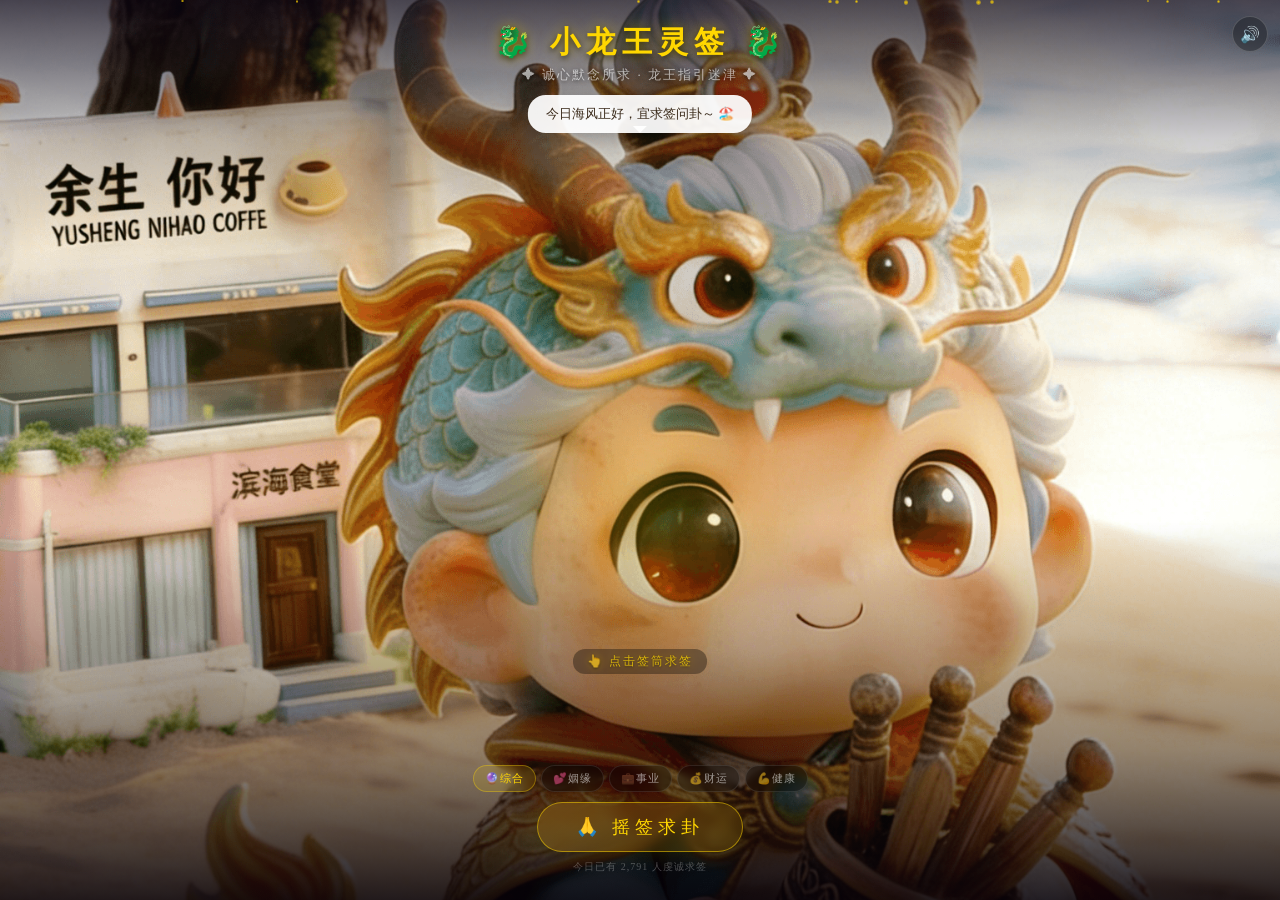
==== commit 6cd5051b: "去掉标签" ====
--- a/index.html
+++ b/index.html
@@ -1115,7 +1115,7 @@
       <button class="cat-btn" onclick="selCat(this,'姻缘')">💕姻缘</button>
       <button class="cat-btn" onclick="selCat(this,'事业')">💼事业</button>
       <button class="cat-btn" onclick="selCat(this,'财运')">💰财运</button>
-      <button class="cat-btn" onclick="selCat(this,'学业')">📚学业</button>
+      <!-- <button class="cat-btn" onclick="selCat(this,'学业')">📚学业</button> -->
       <button class="cat-btn" onclick="selCat(this,'健康')">💪健康</button>
     </div>
     <button class="main-btn" id="mainBtn" onclick="clickHotspot()">🙏 摇签求卦</button>
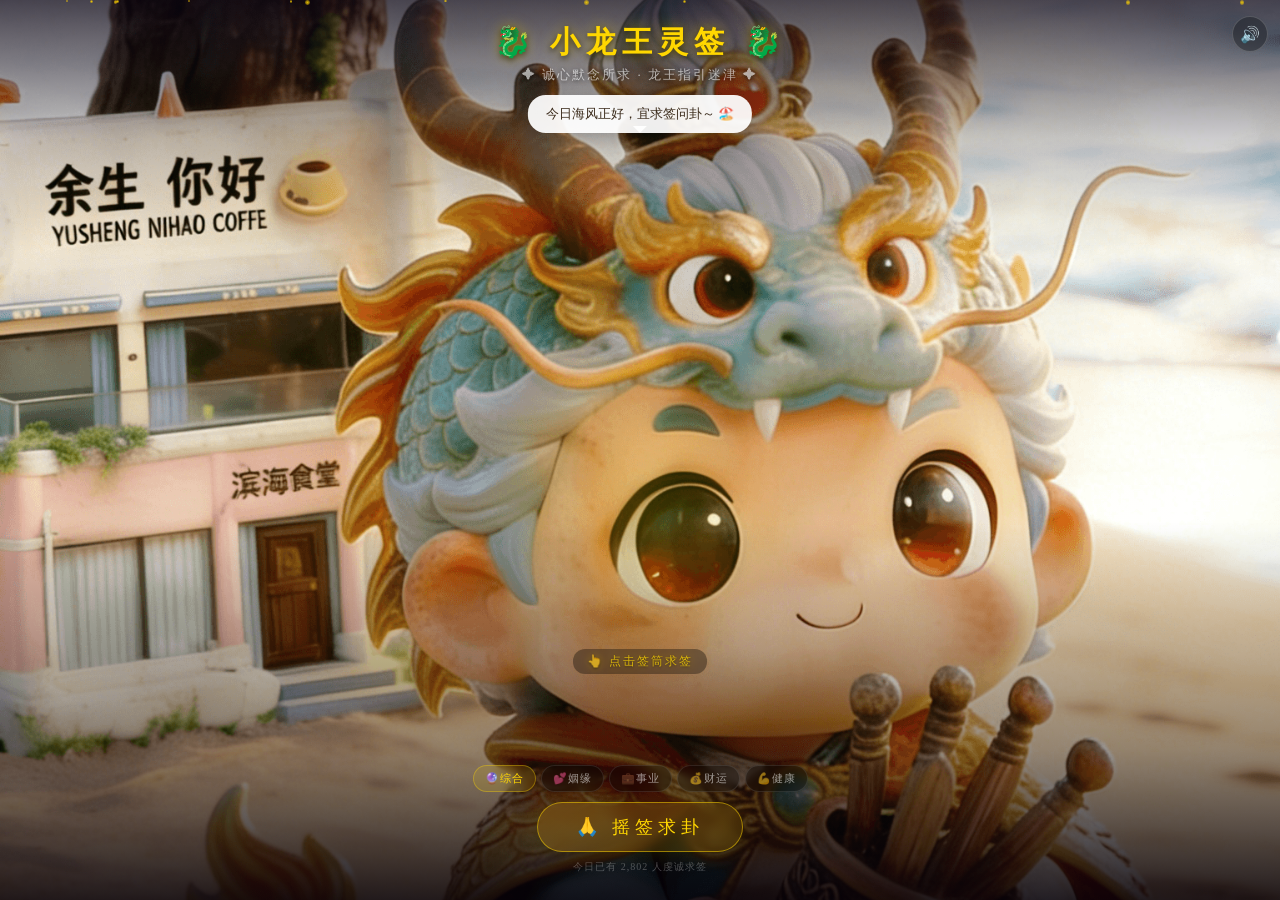
==== commit 48ad0b9d: "修改页面问题" ====
--- a/index.html
+++ b/index.html
@@ -1152,66 +1152,66 @@
        ★ 49签 —— 按类别分组，确保类别对应 ★
        ================================================================ */
     const QS = {
-      "综合": [
-        { n: "第一签", lv: "上上签", lc: "good", pm: ["龙腾四海风云会", "凤舞九天日月明", "万事亨通皆如意", "金玉满堂福禄增"], ex: "大吉！龙王亲赐鸿福，诸事皆顺。近日行事大胆无妨，贵人暗中相助，所求必得，所愿必成。" },
-        { n: "第二签", lv: "上上签", lc: "good", pm: ["春风得意马蹄疾", "一朝看尽长安花", "鹏程万里青云上", "富贵荣华耀我家"], ex: "极吉！运势如日中天，事业爱情双丰收。把握良机勇往直前，前途不可限量。" },
-        { n: "第三签", lv: "上签", lc: "good", pm: ["顺风顺水好行舟", "前路光明不用愁", "贵人指引方向明", "步步生莲上高楼"], ex: "吉签。运势上升期凡事顺遂。有贵人相助指点迷津，宜积极进取。" },
-        { n: "第四签", lv: "上签", lc: "good", pm: ["枯木逢春再发芽", "失而复得莫惊讶", "守得云开见月明", "柳暗花明又一家"], ex: "吉签。否极泰来之兆。之前失去的会以另一种方式回来，坚持就是胜利。" },
-        { n: "第五签", lv: "中吉", lc: "mid", pm: ["水到渠成自然事", "花开花落有定时", "凡事不必太着急", "静待佳音自会知"], ex: "中吉。事情正朝好的方向发展，只是需要时间。顺其自然，不必心急。" },
-        { n: "第六签", lv: "中签", lc: "mid", pm: ["平平淡淡才是真", "不骄不躁守本心", "知足常乐最为贵", "随遇而安度光阴"], ex: "中平。运势平稳无大波。知足常乐，珍惜眼前拥有的，平安即是福。" },
-        { n: "第七签", lv: "中签", lc: "mid", pm: ["得失之间细思量", "莫为虚名累心肠", "脚踏实地做实事", "平安就是大吉祥"], ex: "中平。不要太在意得失。踏踏实实做好本分，平安就是最大的幸福。" },
-        { n: "第八签", lv: "下签", lc: "bad", pm: ["乌云蔽日暂无光", "寒风萧瑟心彷徨", "但知黑夜终有尽", "黎明破晓在前方"], ex: "运势较低迷但黑暗是暂时的。保持耐心和信心，不做重大决定，等待转机。" }
-      ],
-      "姻缘": [
-        { n: "姻缘第一签", lv: "上上签", lc: "good", pm: ["月老红线早已牵", "鸳鸯戏水乐无边", "有缘千里来相会", "佳偶天成福绵绵"], ex: "大吉！姻缘天注定，你的那个Ta就在不远处。单身者近期桃花运极旺，已有伴者感情甜蜜如初。" },
-        { n: "姻缘第二签", lv: "上签", lc: "good", pm: ["良辰美景好时光", "佳偶天成喜洋洋", "但凡心诚事必遂", "和和美美庆满堂"], ex: "吉签！感情运势极佳。单身者有望遇到心仪之人，有伴者感情更上层楼，宜主动表达爱意。" },
-        { n: "姻缘第三签", lv: "上签", lc: "good", pm: ["桃花朵朵开满枝", "蜂蝶纷飞好时期", "有缘之人终相聚", "莫让良缘空错离"], ex: "吉签，主桃花大旺。近期有良缘出现，留意身边之人。缘分稍纵即逝，要珍惜把握。" },
-        { n: "姻缘第四签", lv: "上签", lc: "good", pm: ["龙凤呈祥喜事临", "携手白头终不悔", "比翼双飞天地间", "此生有你便是春"], ex: "吉签！感情运势大好，有望迎来重要进展。珍惜眼前人，用心经营，幸福触手可及。" },
-        { n: "姻缘第五签", lv: "中吉", lc: "mid", pm: ["好花还需绿叶配", "姻缘注定莫心焦", "你侬我侬终有日", "耐心等待缘来到"], ex: "中吉。良缘虽好但需等待，不要太着急。保持最好的自己，缘分自然来敲门。" },
-        { n: "姻缘第六签", lv: "中签", lc: "mid", pm: ["花开堪折直须折", "莫待无花空折枝", "有心栽花花不发", "无心插柳柳成荫"], ex: "中平。感情之事不可强求。刻意追求反而不美，放松心态随缘而行，反而能遇到对的人。" },
-        { n: "姻缘第七签", lv: "中平", lc: "mid", pm: ["感情之事莫强求", "有缘无缘天注定", "与其苦苦去追寻", "不如放手等花期"], ex: "中平。目前感情方面不宜强求。给自己一些时间沉淀，对的人会在对的时间出现。" },
-        { n: "姻缘第八签", lv: "下签", lc: "bad", pm: ["感情波折心意乱", "剪不断来理还乱", "不如暂且放一放", "时间会给你答案"], ex: "感情方面有波折。不要在情绪激动时做决定，给自己和对方一些空间与时间冷静。" }
-      ],
-      "事业": [
-        { n: "事业第一签", lv: "上上签", lc: "good", pm: ["蛟龙出海势冲天", "鹏程万里在眼前", "贵人相助前途阔", "功名富贵两双全"], ex: "大吉！事业运势极佳，有贵人鼎力相助。升迁加薪都有望，抓住机会大胆前行，前途无量！" },
-        { n: "事业第二签", lv: "上签", lc: "good", pm: ["龙游浅水待时机", "蓄势待发正当期", "一朝风云际会时", "扶摇直上九万里"], ex: "吉签。你正处于蓄力阶段，之前的努力即将得到回报。保持耐心，大展宏图的时机即将到来。" },
-        { n: "事业第三签", lv: "上签", lc: "good", pm: ["金榜题名时运到", "十年寒窗终有报", "学业事业皆顺遂", "前程似锦乐逍遥"], ex: "吉签！付出终有回报。近期有重要的事业突破机会，面试、竞标、项目都大有可为。" },
-        { n: "事业第四签", lv: "上签", lc: "good", pm: ["海阔凭鱼跃千里", "天高任鸟展翅飞", "功名终有扬眉日", "莫叹时运来得迟"], ex: "吉签。天地广阔任你施展。虽然暂时还未到高光时刻，但你的能力终会被看见和认可。" },
-        { n: "事业第五签", lv: "中吉", lc: "mid", pm: ["好事多磨须忍耐", "厚积薄发待时来", "脚踏实地勤耕耘", "水到渠成功自开"], ex: "中吉。事业发展需要稳扎稳打。做好本职工作，积累经验和人脉，时机成熟自然水到渠成。" },
-        { n: "事业第六签", lv: "中签", lc: "mid", pm: ["宜守不宜攻为上", "宜静不宜动方长", "时机未到莫强求", "龙潜深渊待时光"], ex: "中平。事业方面目前不宜有大动作。以守为攻，韬光养晦，等待更好的时机再出手。" },
-        { n: "事业第七签", lv: "中平", lc: "mid", pm: ["合作共事须谨慎", "君子之交淡如水", "利益面前看人心", "识人辨事保安身"], ex: "中平。职场合作需要谨慎，不要轻信他人的承诺。看清局势保护好自己的利益。" },
-        { n: "事业第八签", lv: "下签", lc: "bad", pm: ["逆水行舟不进退", "事事不顺心烦累", "此时宜退不宜进", "蛰伏等待好时机"], ex: "事业运势低迷，不宜冒进跳槽或创业。此时以退为进，韬光养晦，默默提升实力等待东风。" }
-      ],
-      "财运": [
-        { n: "财运第一签", lv: "上上签", lc: "good", pm: ["财源滚滚如潮来", "金银满堂福门开", "龙王赐宝添财运", "日进斗金喜开怀"], ex: "大吉！财运亨通，近期有意外之财。正财偏财俱旺，投资理财都有不错的回报，但仍需理性不贪。" },
-        { n: "财运第二签", lv: "上签", lc: "good", pm: ["财源广进如水流", "左右逢源不用愁", "正财偏财皆可得", "富贵盈门乐悠悠"], ex: "吉签！正财稳健收入可观，偏财也有意外收获。适合进行稳健的投资理财，财富稳步增长。" },
-        { n: "财运第三签", lv: "上签", lc: "good", pm: ["东海龙宫宝藏丰", "有缘之人自相逢", "近期财运正当旺", "抓住时机莫放松"], ex: "吉签！近期有不错的赚钱机会出现，要善于发现和把握。行动力是关键，莫犹豫。" },
-        { n: "财运第四签", lv: "中吉", lc: "mid", pm: ["细水长流终成海", "积少成多富自来", "勤俭持家根基稳", "财运亨通路自开"], ex: "中吉。正财运不错，踏实工作必有丰厚回报。理财方面宜稳健保守，日积月累终成大富。" },
-        { n: "财运第五签", lv: "中吉", lc: "mid", pm: ["投资理财须谨慎", "小心驶得万年船", "量力而行莫冒进", "细水长流聚财源"], ex: "中吉。财运尚可但不宜冒险。量入为出理性消费，避免冲动投资，稳健为上。" },
-        { n: "财运第六签", lv: "中签", lc: "mid", pm: ["莫贪一时之小利", "放长线钓大鱼儿", "稳中求进方为上", "财来财去需谨记"], ex: "中平。财运平稳但需注意节流。不要贪小便宜，目光放长远，细水长流方能聚财。" },
-        { n: "财运第七签", lv: "中平", lc: "mid", pm: ["破财消灾非坏事", "退一步来海阔天", "眼前损失不必愁", "塞翁失马焉知福"], ex: "中平。可能有小的财务损失，但破财消灾未必是坏事。换个角度看，也许是因祸得福。" },
-        { n: "财运第八签", lv: "下签", lc: "bad", pm: ["投资失利莫追加", "止损方能保根基", "贪心不足蛇吞象", "知错能改善莫大"], ex: "财运不佳，切忌贪心冒险。已有损失要及时止损，千万不要试图翻本加仓。保住本金最重要。" }
-      ],
-      "学业": [
-        { n: "学业第一签", lv: "上上签", lc: "good", pm: ["十年寒窗终有成", "金榜题名天下知", "龙王赐福学业旺", "才高八斗步青云"], ex: "大吉！学业运势极佳，考试运特别好。近期学习效率极高，适合冲刺复习和参加重要考试，必能取得优异成绩。" },
-        { n: "学业第二签", lv: "上签", lc: "good", pm: ["书山有路勤为径", "学海无涯苦作舟", "功夫不负有心人", "前程似锦满庭秋"], ex: "吉签。学业之路虽然辛苦，但你的努力不会白费。保持专注和勤奋，好成绩自然会来。" },
-        { n: "学业第三签", lv: "上签", lc: "good", pm: ["龙门鱼跃今朝事", "笔下生花非等闲", "只待东风来送暖", "春榜高中在眼前"], ex: "吉签！学业上即将迎来突破，近期考试运不错。把握复习重点，信心满满迎接挑战。" },
-        { n: "学业第四签", lv: "中吉", lc: "mid", pm: ["学如逆水行舟行", "不进则退须自警", "方法得当事半功", "持之以恒终有成"], ex: "中吉。学业需要持之以恒，找到适合自己的方法很重要。不要三天打鱼两天晒网。" },
-        { n: "学业第五签", lv: "中吉", lc: "mid", pm: ["春种秋收有定数", "勤劳耕耘不虚度", "每日精进一小步", "来日回首大不同"], ex: "中吉。现在的每一分努力都在为未来铺路。不要着急看到成果，积累到一定程度自然质变。" },
-        { n: "学业第六签", lv: "中签", lc: "mid", pm: ["莫道学问深似海", "一步一步总能来", "心浮气躁难成事", "静心修学方为才"], ex: "中平。学习需要静下心来，不可急于求成。远离手机和诱惑，专注投入方能有所收获。" },
-        { n: "学业第七签", lv: "中平", lc: "mid", pm: ["求学之路多坎坷", "方法不对白忙活", "静心反思找原因", "调整方向再开拓"], ex: "中平。学业方面需要反思方法是否正确。方向对了努力才有价值，考虑换个学习策略试试。" },
-        { n: "学业第八签", lv: "下签", lc: "bad", pm: ["心猿意马难静坐", "杂念纷飞学不进", "此时不宜急攻克", "调整心态再出发"], ex: "学业运势暂时低迷。可能是心态浮躁无法集中精力，建议先调整好状态再投入学习，事半功倍。" }
-      ],
-      "健康": [
-        { n: "健康第一签", lv: "上上签", lc: "good", pm: ["百病消散如云烟", "身轻体健赛神仙", "龙王庇佑保平安", "健康长寿福无边"], ex: "大吉！健康运势极佳。身体状态非常好，精力充沛。之前困扰的健康小问题也会逐渐好转消失。" },
-        { n: "健康第二签", lv: "上签", lc: "good", pm: ["龙体安康万事兴", "起居有常百病轻", "心宽体胖乐逍遥", "长命百岁享太平"], ex: "吉签。整体健康状况良好，保持规律作息即可。心情愉快就是最好的养生之道。" },
-        { n: "健康第三签", lv: "上签", lc: "good", pm: ["晨起运动精神爽", "膳食均衡体自强", "龙王赐福保安康", "身心康泰乐无疆"], ex: "吉签。健康运势不错，适合开始新的运动计划。饮食注意均衡营养，身体会越来越好。" },
-        { n: "健康第四签", lv: "中吉", lc: "mid", pm: ["贵人暗中来相助", "逢凶化吉保平安", "虽有小恙不足虑", "调养得当自然安"], ex: "中吉。即使有小毛病也不必担忧，在贵人（好医生）帮助下会很快恢复。注意按时调养。" },
-        { n: "健康第五签", lv: "中签", lc: "mid", pm: ["身体发肤需珍重", "劳逸结合保安宁", "小恙无碍休惊慌", "调养得当自然轻"], ex: "中平。注意劳逸结合不要过度劳累。如有小不适不必过于担心，注意休息和调养即可。" },
-        { n: "健康第六签", lv: "中平", lc: "mid", pm: ["身体小恙须留意", "莫因忙碌误健康", "适当休息多运动", "养好精神再出发"], ex: "中平。身体在发出信号提醒你注意健康。不要为了工作学业忽视身体，适当放慢脚步。" },
-        { n: "健康第七签", lv: "下签", lc: "bad", pm: ["健康亮起黄灯了", "切莫讳疾而忌医", "及时就医遵医嘱", "调养身心最重要"], ex: "注意！身体健康需要重视。不要忽视身体发出的警示信号，及时就医检查，遵从医嘱好好调养。" }
-      ]
-    };
+  "综合": [
+    { "n": "第一签", "lv": "上上签", "lc": "good", "pm": ["龙腾四海风云会", "凤舞九天日月明", "万事亨通皆如意", "金玉满堂福禄增"], "ex": "大吉！龙王亲赐鸿福，诸事皆顺。近日行事大胆无妨，贵人暗中相助，所求必得，所愿必成。" },
+    { "n": "第二签", "lv": "上上签", "lc": "good", "pm": ["春风得意马蹄疾", "一朝看尽长安花", "鹏程万里青云上", "富贵荣华耀我家"], "ex": "极吉！运势如日中天，事业爱情双丰收。把握良机勇往直前，前途不可限量。" },
+    { "n": "第三签", "lv": "上上签", "lc": "good", "pm": ["紫气东来福满门", "龙凤呈祥瑞气浓", "贵人扶持青云路", "诸事顺遂万事通"], "ex": "大吉大利！天时地利人和俱全，万事俱备。此时所做之事必定顺利，福运绵延不绝。" },
+    { "n": "第四签", "lv": "上签", "lc": "good", "pm": ["顺风顺水好行舟", "前路光明不用愁", "贵人指引方向明", "步步生莲上高楼"], "ex": "吉签。运势上升期凡事顺遂。有贵人相助指点迷津，宜积极进取。" },
+    { "n": "第五签", "lv": "上签", "lc": "good", "pm": ["枯木逢春再发芽", "失而复得莫惊讶", "守得云开见月明", "柳暗花明又一家"], "ex": "吉签。否极泰来之兆。之前失去的会以另一种方式回来，坚持就是胜利。" },
+    { "n": "第六签", "lv": "中吉", "lc": "mid", "pm": ["水到渠成自然事", "花开花落有定时", "凡事不必太着急", "静待佳音自会知"], "ex": "中吉。事情正朝好的方向发展，只是需要时间。顺其自然，不必心急。" },
+    { "n": "第七签", "lv": "中签", "lc": "mid", "pm": ["平平淡淡才是真", "不骄不躁守本心", "知足常乐最为贵", "随遇而安度光阴"], "ex": "中平。运势平稳无大波。知足常乐，珍惜眼前拥有的，平安即是福。" },
+    { "n": "第八签", "lv": "中签", "lc": "mid", "pm": ["得失之间细思量", "莫为虚名累心肠", "脚踏实地做实事", "平安就是大吉祥"], "ex": "中平。不要太在意得失。踏踏实实做好本分，平安就是最大的幸福。" }
+  ],
+  "姻缘": [
+    { "n": "姻缘第一签", "lv": "上上签", "lc": "good", "pm": ["月老红线早已牵", "鸳鸯戏水乐无边", "有缘千里来相会", "佳偶天成福绵绵"], "ex": "大吉！姻缘天注定，你的那个Ta就在不远处。单身者近期桃花运极旺，已有伴者感情甜蜜如初。" },
+    { "n": "姻缘第二签", "lv": "上上签", "lc": "good", "pm": ["天作之合定今生", "比翼双飞共此情", "琴瑟和鸣百年好", "白首偕老不离分"], "ex": "极吉！真命天子/女即将出现。感情运势极佳，良缘天定，幸福美满指日可待。" },
+    { "n": "姻缘第三签", "lv": "上签", "lc": "good", "pm": ["良辰美景好时光", "佳偶天成喜洋洋", "但凡心诚事必遂", "和和美美庆满堂"], "ex": "吉签！感情运势极佳。单身者有望遇到心仪之人，有伴者感情更上层楼，宜主动表达爱意。" },
+    { "n": "姻缘第四签", "lv": "上签", "lc": "good", "pm": ["桃花朵朵开满枝", "蜂蝶纷飞好时期", "有缘之人终相聚", "莫让良缘空错离"], "ex": "吉签，主桃花大旺。近期有良缘出现，留意身边之人。缘分稍纵即逝，要珍惜把握。" },
+    { "n": "姻缘第五签", "lv": "上签", "lc": "good", "pm": ["龙凤呈祥喜事临", "携手白头终不悔", "比翼双飞天地间", "此生有你便是春"], "ex": "吉签！感情运势大好，有望迎来重要进展。珍惜眼前人，用心经营，幸福触手可及。" },
+    { "n": "姻缘第六签", "lv": "中吉", "lc": "mid", "pm": ["好花还需绿叶配", "姻缘注定莫心焦", "你侬我侬终有日", "耐心等待缘来到"], "ex": "中吉。良缘虽好但需等待，不要太着急。保持最好的自己，缘分自然来敲门。" },
+    { "n": "姻缘第七签", "lv": "中签", "lc": "mid", "pm": ["花开堪折直须折", "莫待无花空折枝", "有心栽花花不发", "无心插柳柳成荫"], "ex": "中平。感情之事不可强求。刻意追求反而不美，放松心态随缘而行，反而能遇到对的人。" },
+    { "n": "姻缘第八签", "lv": "中平", "lc": "mid", "pm": ["感情之事莫强求", "有缘无缘天注定", "与其苦苦去追寻", "不如放手等花期"], "ex": "中平。目前感情方面不宜强求。给自己一些时间沉淀，对的人会在对的时间出现。" }
+  ],
+  "事业": [
+    { "n": "事业第一签", "lv": "上上签", "lc": "good", "pm": ["蛟龙出海势冲天", "鹏程万里在眼前", "贵人相助前途阔", "功名富贵两双全"], "ex": "大吉！事业运势极佳，有贵人鼎力相助。升迁加薪都有望，抓住机会大胆前行，前途无量！" },
+    { "n": "事业第二签", "lv": "上上签", "lc": "good", "pm": ["一飞冲天展宏图", "事业辉煌步步高", "龙王护佑前程美", "平步青云乐逍遥"], "ex": "极吉！事业即将迎来重大突破。天时地利人和俱全，适合大展拳脚，必能功成名就。" },
+    { "n": "事业第三签", "lv": "上签", "lc": "good", "pm": ["龙游浅水待时机", "蓄势待发正当期", "一朝风云际会时", "扶摇直上九万里"], "ex": "吉签。你正处于蓄力阶段，之前的努力即将得到回报。保持耐心，大展宏图的时机即将到来。" },
+    { "n": "事业第四签", "lv": "上签", "lc": "good", "pm": ["金榜题名时运到", "十年寒窗终有报", "学业事业皆顺遂", "前程似锦乐逍遥"], "ex": "吉签！付出终有回报。近期有重要的事业突破机会，面试、竞标、项目都大有可为。" },
+    { "n": "事业第五签", "lv": "上签", "lc": "good", "pm": ["海阔凭鱼跃千里", "天高任鸟展翅飞", "功名终有扬眉日", "莫叹时运来得迟"], "ex": "吉签。天地广阔任你施展。虽然暂时还未到高光时刻，但你的能力终会被看见和认可。" },
+    { "n": "事业第六签", "lv": "中吉", "lc": "mid", "pm": ["好事多磨须忍耐", "厚积薄发待时来", "脚踏实地勤耕耘", "水到渠成功自开"], "ex": "中吉。事业发展需要稳扎稳打。做好本职工作，积累经验和人脉，时机成熟自然水到渠成。" },
+    { "n": "事业第七签", "lv": "中签", "lc": "mid", "pm": ["宜守不宜攻为上", "宜静不宜动方长", "时机未到莫强求", "龙潜深渊待时光"], "ex": "中平。事业方面目前不宜有大动作。以守为攻，韬光养晦，等待更好的时机再出手。" },
+    { "n": "事业第八签", "lv": "中平", "lc": "mid", "pm": ["合作共事须谨慎", "君子之交淡如水", "利益面前看人心", "识人辨事保安身"], "ex": "中平。职场合作需要谨慎，不要轻信他人的承诺。看清局势保护好自己的利益。" }
+  ],
+  "财运": [
+    { "n": "财运第一签", "lv": "上上签", "lc": "good", "pm": ["财源滚滚如潮来", "金银满堂福门开", "龙王赐宝添财运", "日进斗金喜开怀"], "ex": "大吉！财运亨通，近期有意外之财。正财偏财俱旺，投资理财都有不错的回报，但仍需理性不贪。" },
+    { "n": "财运第二签", "lv": "上上签", "lc": "good", "pm": ["四方之财聚宝盆", "财神爷前把香焚", "横财正财皆盈满", "富贵荣华伴终身"], "ex": "极吉！财星高照，财富如潮水般涌来。投资理财大吉，商机处处，把握时机必能财源广进。" },
+    { "n": "财运第三签", "lv": "上签", "lc": "good", "pm": ["财源广进如水流", "左右逢源不用愁", "正财偏财皆可得", "富贵盈门乐悠悠"], "ex": "吉签！正财稳健收入可观，偏财也有意外收获。适合进行稳健的投资理财，财富稳步增长。" },
+    { "n": "财运第四签", "lv": "上签", "lc": "good", "pm": ["东海龙宫宝藏丰", "有缘之人自相逢", "近期财运正当旺", "抓住时机莫放松"], "ex": "吉签！近期有不错的赚钱机会出现，要善于发现和把握。行动力是关键，莫犹豫。" },
+    { "n": "财运第五签", "lv": "中吉", "lc": "mid", "pm": ["细水长流终成海", "积少成多富自来", "勤俭持家根基稳", "财运亨通路自开"], "ex": "中吉。正财运不错，踏实工作必有丰厚回报。理财方面宜稳健保守，日积月累终成大富。" },
+    { "n": "财运第六签", "lv": "中吉", "lc": "mid", "pm": ["投资理财须谨慎", "小心驶得万年船", "量力而行莫冒进", "细水长流聚财源"], "ex": "中吉。财运尚可但不宜冒险。量入为出理性消费，避免冲动投资，稳健为上。" },
+    { "n": "财运第七签", "lv": "中签", "lc": "mid", "pm": ["莫贪一时之小利", "放长线钓大鱼儿", "稳中求进方为上", "财来财去需谨记"], "ex": "中平。财运平稳但需注意节流。不要贪小便宜，目光放长远，细水长流方能聚财。" },
+    { "n": "财运第八签", "lv": "中平", "lc": "mid", "pm": ["破财消灾非坏事", "退一步来海阔天", "眼前损失不必愁", "塞翁失马焉知福"], "ex": "中平。可能有小的财务损失，但破财消灾未必是坏事。换个角度看，也许是因祸得福。" }
+  ],
+  "学业": [
+    { "n": "学业第一签", "lv": "上上签", "lc": "good", "pm": ["十年寒窗终有成", "金榜题名天下知", "龙王赐福学业旺", "才高八斗步青云"], "ex": "大吉！学业运势极佳，考试运特别好。近期学习效率极高，适合冲刺复习和参加重要考试，必能取得优异成绩。" },
+    { "n": "学业第二签", "lv": "上上签", "lc": "good", "pm": ["文曲星君来护佑", "学海扬帆正当时", "考场之上如有神", "名列前茅展雄姿"], "ex": "极吉！学业运势绝佳，文曲星高照。考运极旺，答题如有神助，必能金榜题名，一举成名。" },
+    { "n": "学业第三签", "lv": "上签", "lc": "good", "pm": ["书山有路勤为径", "学海无涯苦作舟", "功夫不负有心人", "前程似锦满庭秋"], "ex": "吉签。学业之路虽然辛苦，但你的努力不会白费。保持专注和勤奋，好成绩自然会来。" },
+    { "n": "学业第四签", "lv": "上签", "lc": "good", "pm": ["龙门鱼跃今朝事", "笔下生花非等闲", "只待东风来送暖", "春榜高中在眼前"], "ex": "吉签！学业上即将迎来突破，近期考试运不错。把握复习重点，信心满满迎接挑战。" },
+    { "n": "学业第五签", "lv": "中吉", "lc": "mid", "pm": ["学如逆水行舟行", "不进则退须自警", "方法得当事半功", "持之以恒终有成"], "ex": "中吉。学业需要持之以恒，找到适合自己的方法很重要。不要三天打鱼两天晒网。" },
+    { "n": "学业第六签", "lv": "中吉", "lc": "mid", "pm": ["春种秋收有定数", "勤劳耕耘不虚度", "每日精进一小步", "来日回首大不同"], "ex": "中吉。现在的每一分努力都在为未来铺路。不要着急看到成果，积累到一定程度自然质变。" },
+    { "n": "学业第七签", "lv": "中签", "lc": "mid", "pm": ["莫道学问深似海", "一步一步总能来", "心浮气躁难成事", "静心修学方为才"], "ex": "中平。学习需要静下心来，不可急于求成。远离手机和诱惑，专注投入方能有所收获。" },
+    { "n": "学业第八签", "lv": "中平", "lc": "mid", "pm": ["求学之路多坎坷", "方法不对白忙活", "静心反思找原因", "调整方向再开拓"], "ex": "中平。学业方面需要反思方法是否正确。方向对了努力才有价值，考虑换个学习策略试试。" }
+  ],
+  "健康": [
+    { "n": "健康第一签", "lv": "上上签", "lc": "good", "pm": ["百病消散如云烟", "身轻体健赛神仙", "龙王庇佑保平安", "健康长寿福无边"], "ex": "大吉！健康运势极佳。身体状态非常好，精力充沛。之前困扰的健康小问题也会逐渐好转消失。" },
+    { "n": "健康第二签", "lv": "上上签", "lc": "good", "pm": ["气血充盈体康健", "百病不侵福寿全", "龙体安泰精神爽", "长命百岁乐无边"], "ex": "极吉！身体健康如意，精气神俱佳。免疫力强，百病不侵。适合开启新的健身计划，身心俱佳。" },
+    { "n": "健康第三签", "lv": "上签", "lc": "good", "pm": ["龙体安康万事兴", "起居有常百病轻", "心宽体胖乐逍遥", "长命百岁享太平"], "ex": "吉签。整体健康状况良好，保持规律作息即可。心情愉快就是最好的养生之道。" },
+    { "n": "健康第四签", "lv": "上签", "lc": "good", "pm": ["晨起运动精神爽", "膳食均衡体自强", "龙王赐福保安康", "身心康泰乐无疆"], "ex": "吉签。健康运势不错，适合开始新的运动计划。饮食注意均衡营养，身体会越来越好。" },
+    { "n": "健康第五签", "lv": "中吉", "lc": "mid", "pm": ["贵人暗中来相助", "逢凶化吉保平安", "虽有小恙不足虑", "调养得当自然安"], "ex": "中吉。即使有小毛病也不必担忧，在贵人（好医生）帮助下会很快恢复。注意按时调养。" },
+    { "n": "健康第六签", "lv": "中签", "lc": "mid", "pm": ["身体发肤需珍重", "劳逸结合保安宁", "小恙无碍休惊慌", "调养得当自然轻"], "ex": "中平。注意劳逸结合不要过度劳累。如有小不适不必过于担心，注意休息和调养即可。" },
+    { "n": "健康第七签", "lv": "中平", "lc": "mid", "pm": ["身体小恙须留意", "莫因忙碌误健康", "适当休息多运动", "养好精神再出发"], "ex": "中平。身体在发出信号提醒你注意健康。不要为了工作学业忽视身体，适当放慢脚步。" }
+  ]
+};
 
     const CAT_ICONS = { "综合": "🔮", "姻缘": "💕", "事业": "💼", "财运": "💰", "学业": "📚", "健康": "💪" };
     const CAT_NAMES = { "综合": "综合运势", "姻缘": "姻缘桃花", "事业": "事业仕途", "财运": "财运亨通", "学业": "学业功名", "健康": "健康平安" };
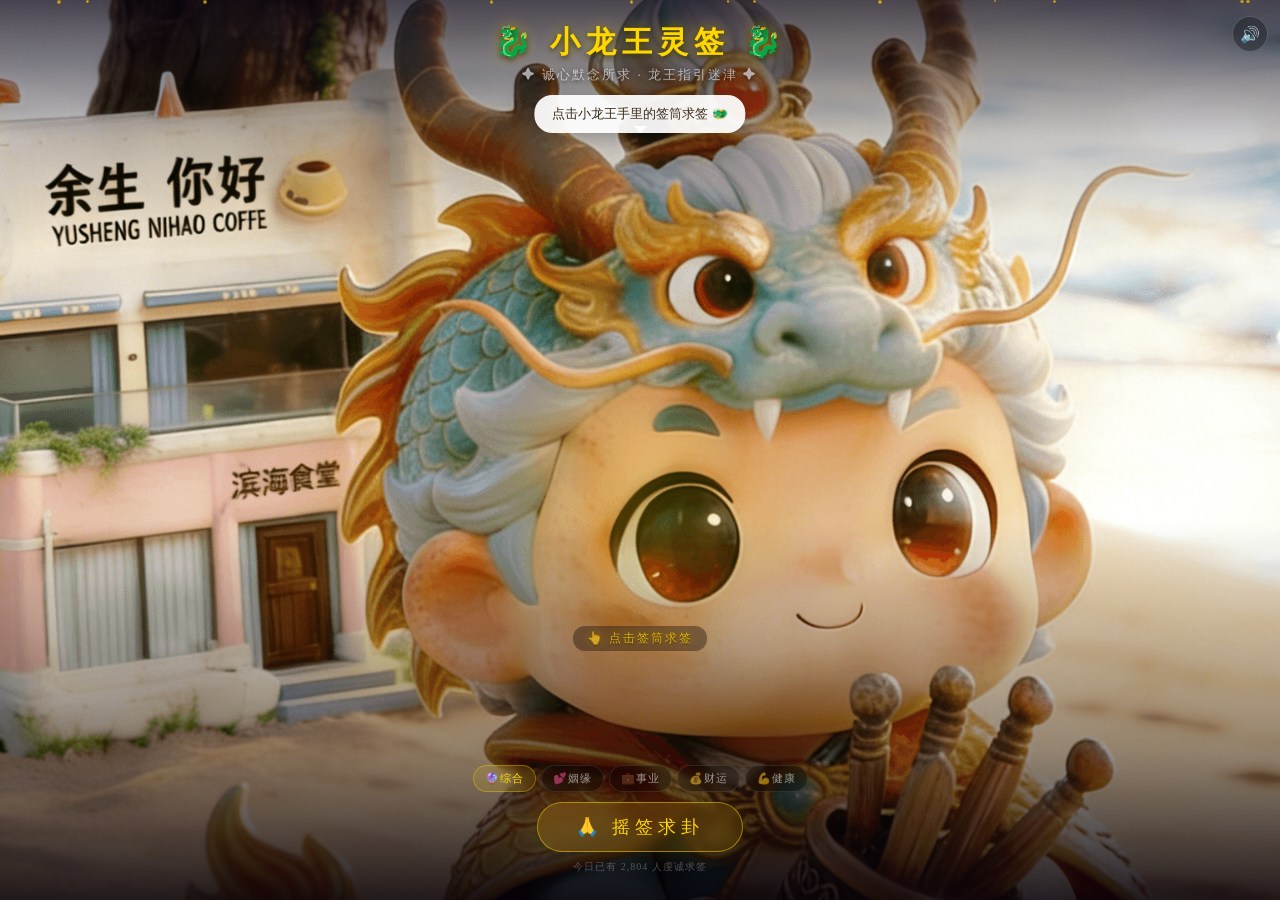
==== commit f30b31aa: "修改样式" ====
--- a/index.html
+++ b/index.html
@@ -238,7 +238,7 @@
 
     .hs-txt {
       position: absolute;
-      bottom: -8px;
+      bottom: 15px;
       left: 50%;
       transform: translateX(-50%);
       white-space: nowrap;
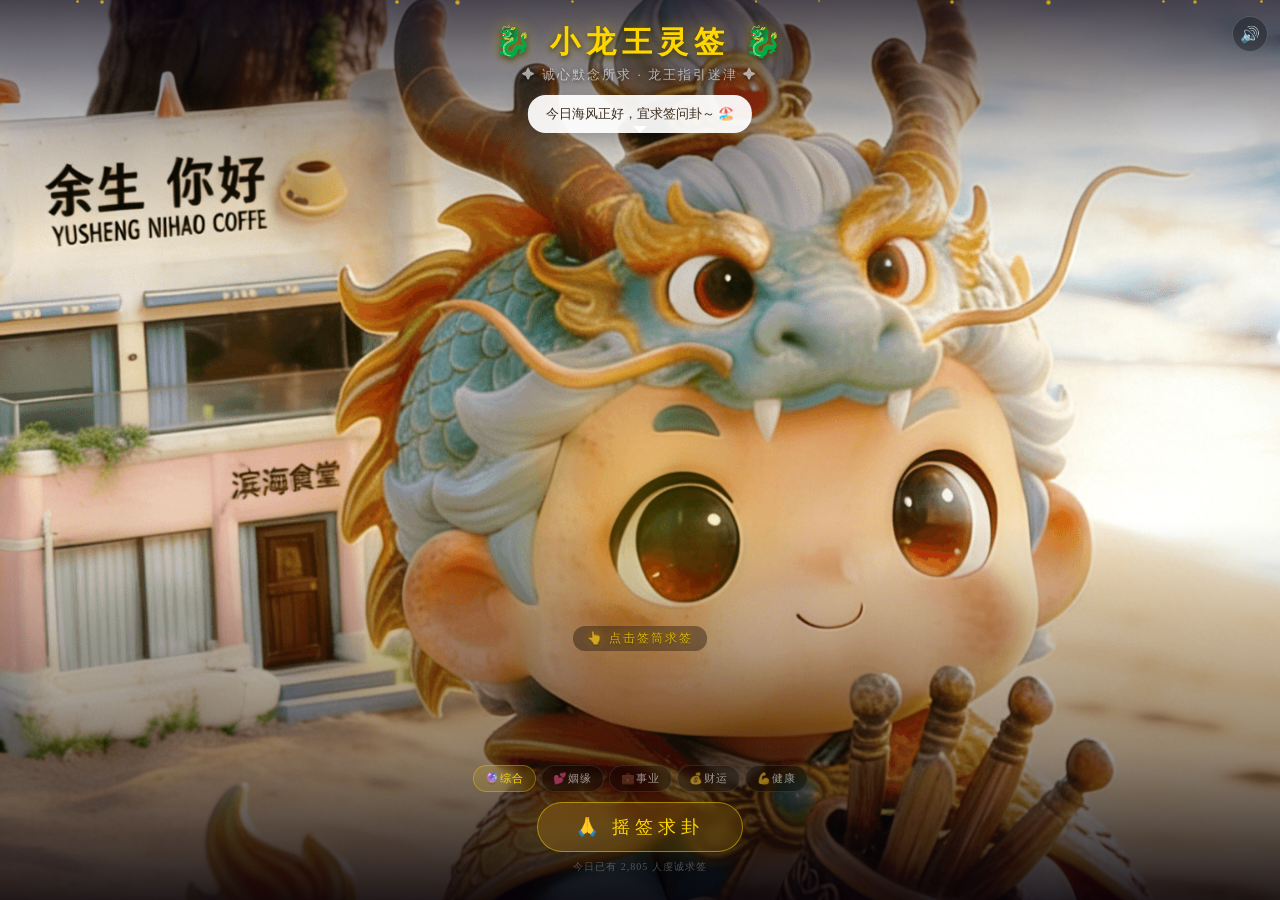
==== commit ea59ea16: "修改首页显示" ====
--- a/index.html
+++ b/index.html
@@ -1140,7 +1140,7 @@
         <div class="s-btns">
           <button class="s-btn btn-ok" onclick="closeR()">知晓天意</button>
           <button class="s-btn btn-re" onclick="goIndex()">回首页</button>
-          <button class="s-btn btn-re" onclick="again()">🔄 再求一签</button>
+          <!-- <button class="s-btn btn-re" onclick="again()">🔄 再求一签</button> -->
           <button class="s-btn btn-cp" id="cpBtn" onclick="copyF()">复制签文分享</button>
         </div>
       </div>
